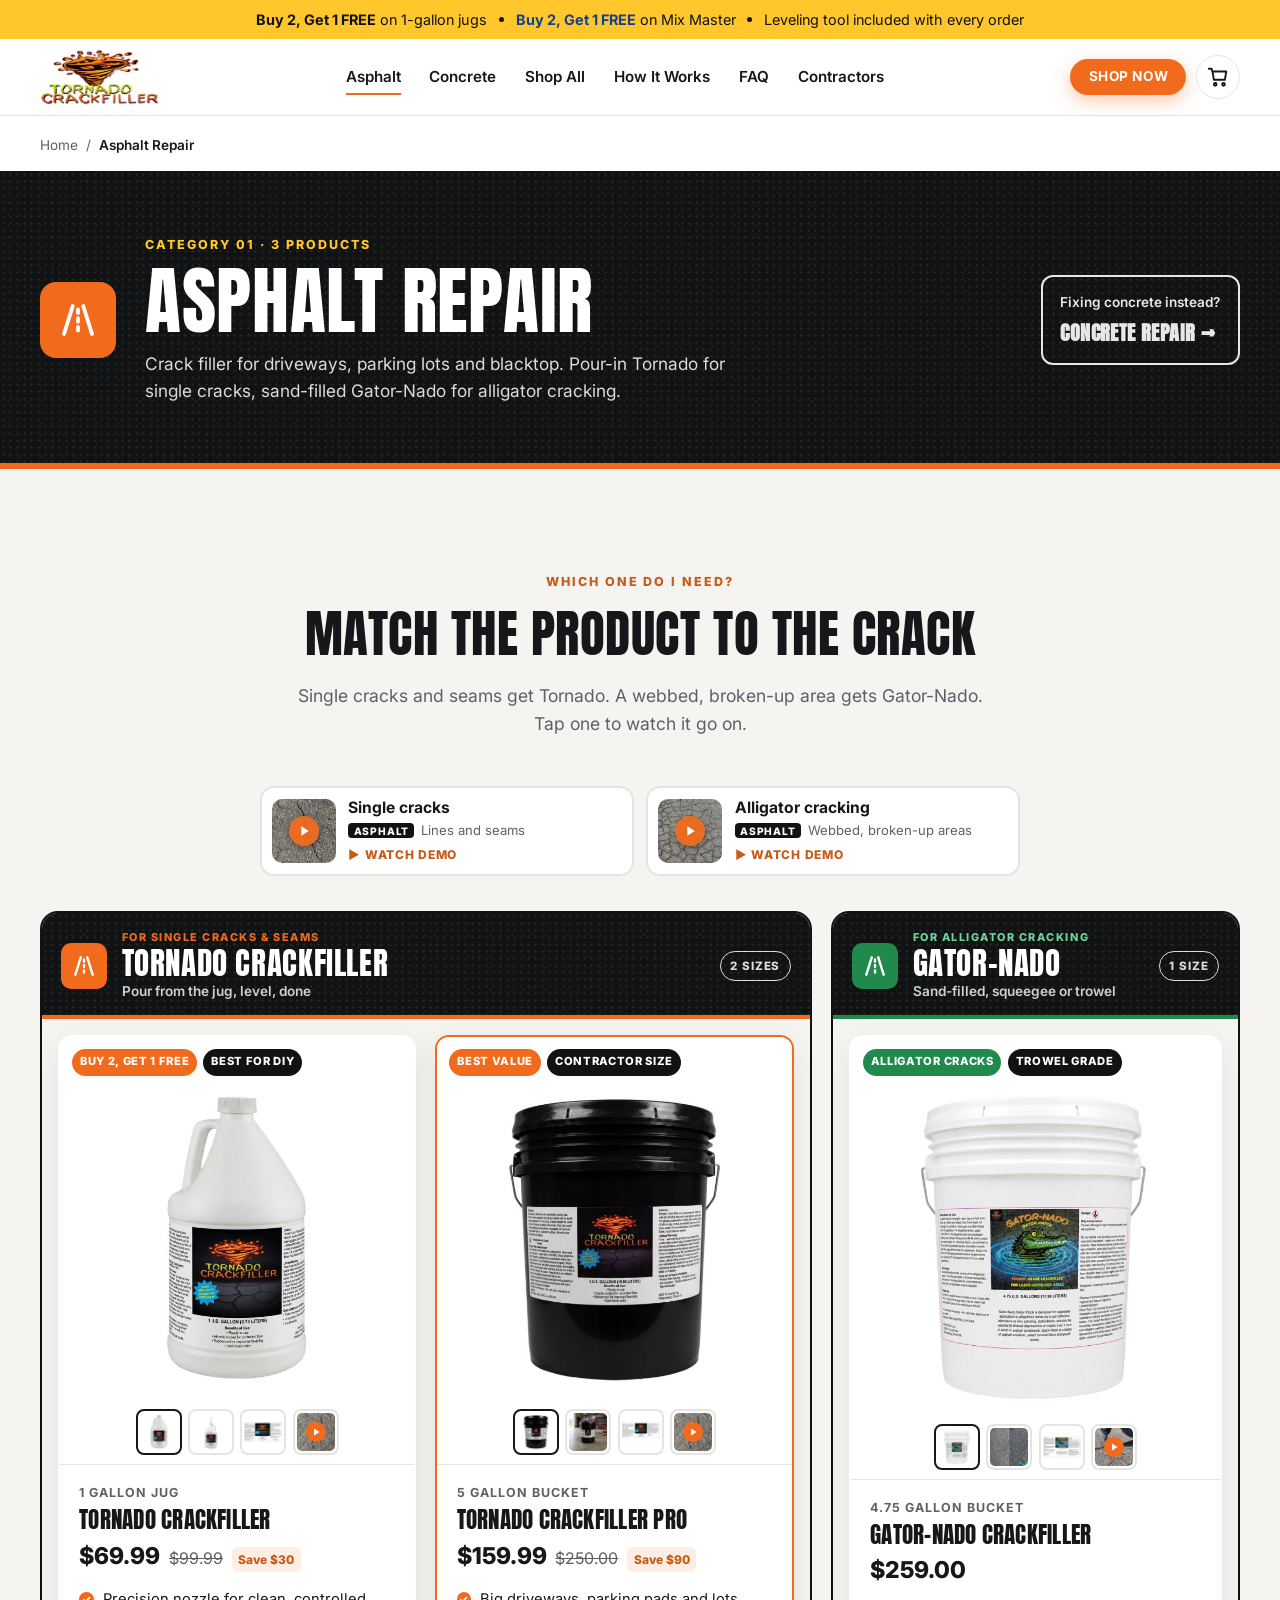
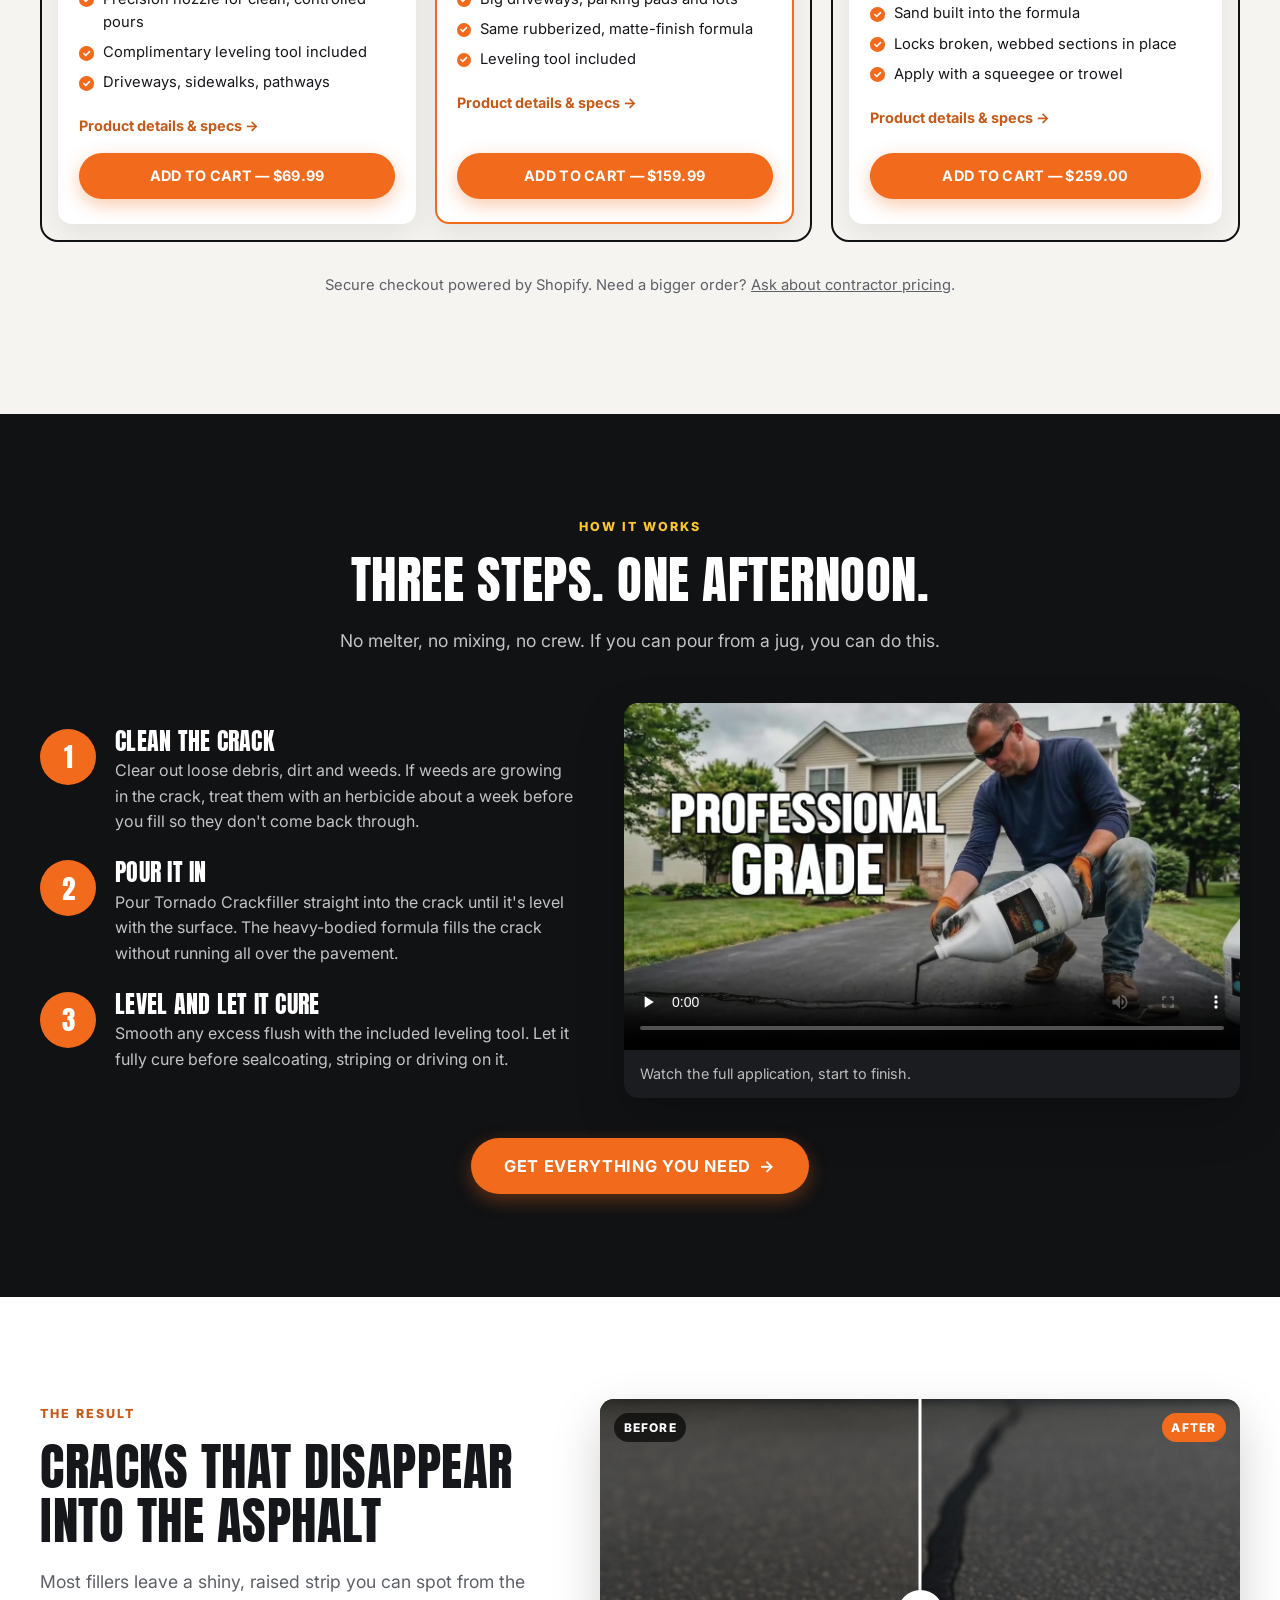
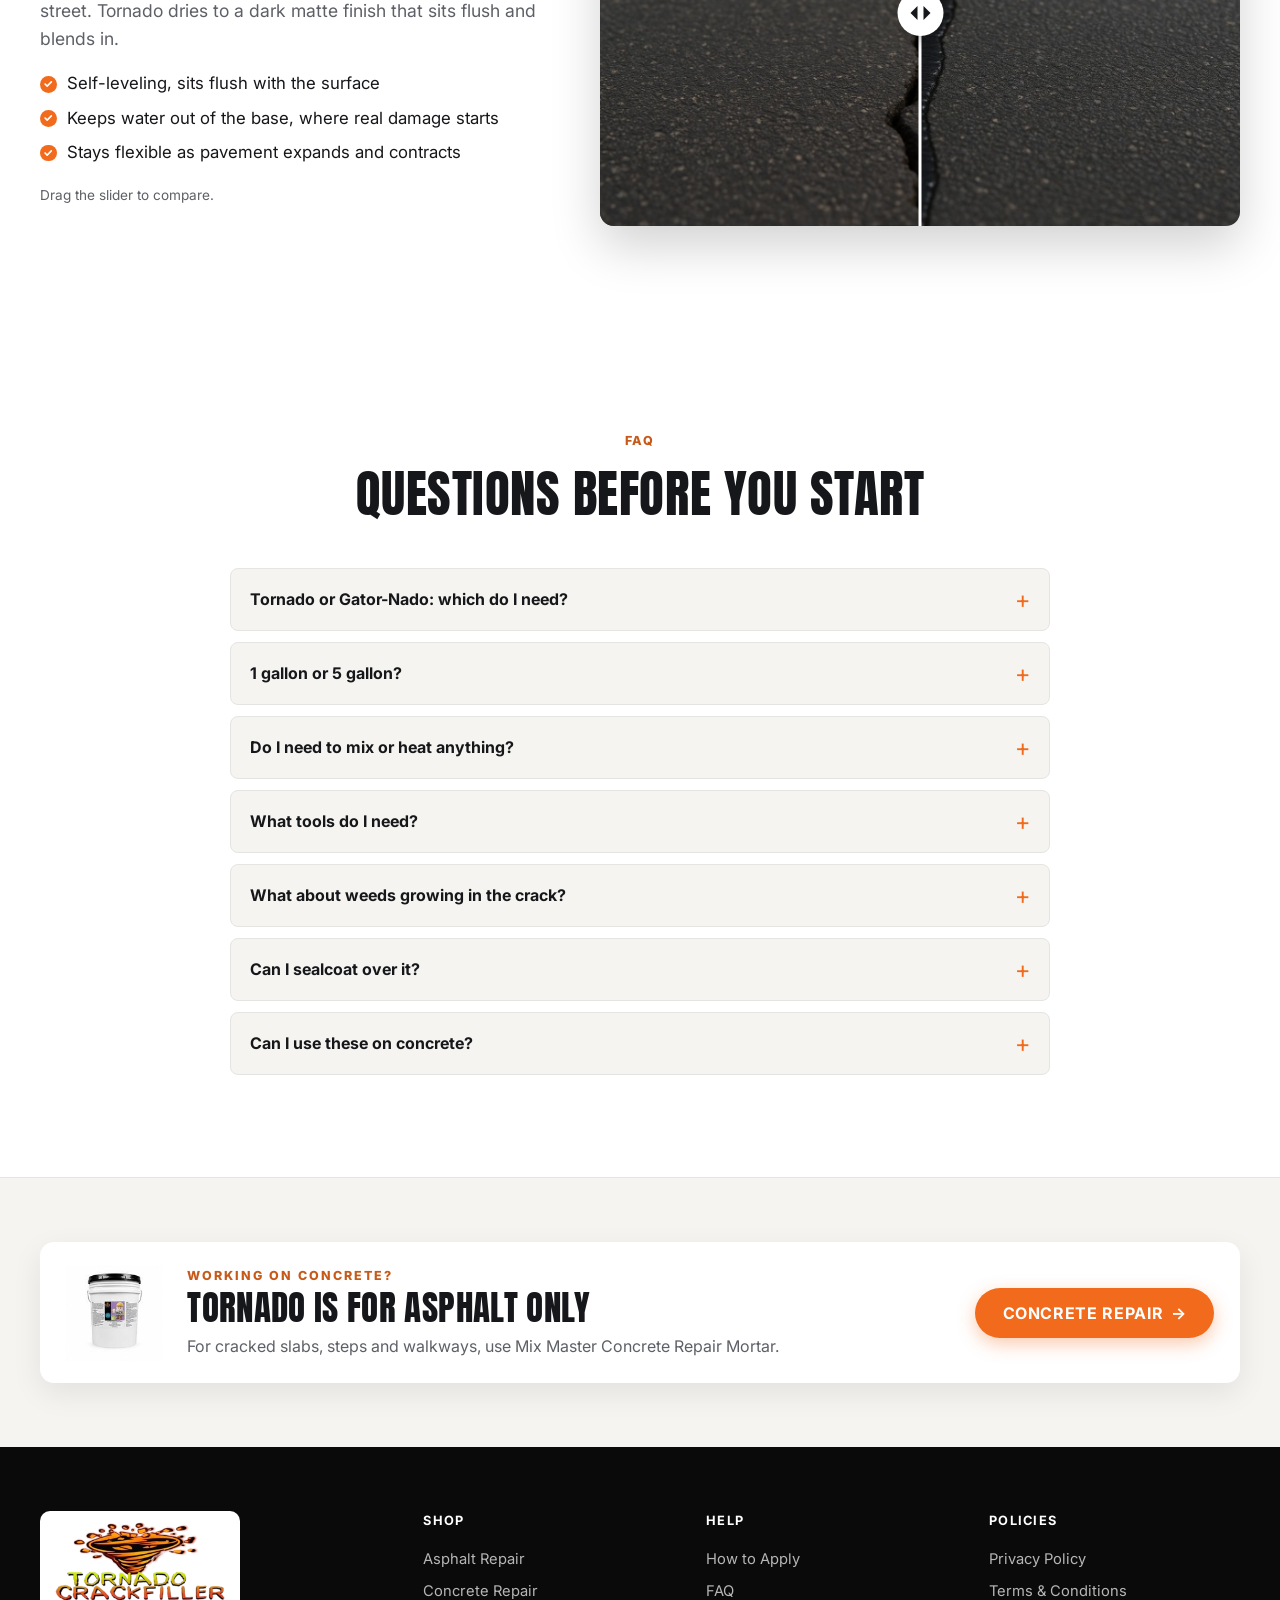
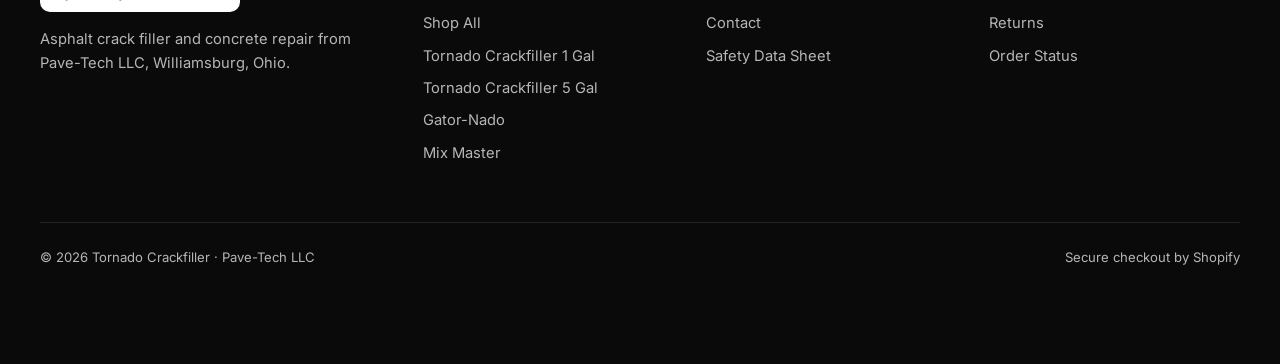
==== asphalt.html @ 8014a27f "Add files via upload" ====
<!DOCTYPE html>
<html lang="en">
<head>
<meta charset="UTF-8">
<meta name="viewport" content="width=device-width, initial-scale=1">
<title>Asphalt Crack Filler for Driveways &amp; Lots | Tornado Crackfiller</title>
<meta name="description" content="Pour-in Tornado Crackfiller for single cracks and sand-filled Gator-Nado for alligator cracking. Ready to use, matte finish, leveling tool included.">
<link rel="canonical" href="https://tornadocrackfiller.com/asphalt">
<meta property="og:type" content="website">
<meta property="og:site_name" content="Tornado Crackfiller">
<meta property="og:title" content="Asphalt Crack Filler for Driveways &amp; Lots | Tornado Crackfiller">
<meta property="og:description" content="Pour-in Tornado Crackfiller for single cracks and sand-filled Gator-Nado for alligator cracking. Ready to use, matte finish, leveling tool included.">
<meta property="og:url" content="https://tornadocrackfiller.com/asphalt">
<meta property="og:image" content="https://tornadocrackfiller.com/assets/hero.jpg">
<meta property="og:image:width" content="1280">
<meta property="og:image:height" content="700">
<meta name="twitter:card" content="summary_large_image">
<meta name="twitter:title" content="Asphalt Crack Filler for Driveways &amp; Lots | Tornado Crackfiller">
<meta name="twitter:description" content="Pour-in Tornado Crackfiller for single cracks and sand-filled Gator-Nado for alligator cracking. Ready to use, matte finish, leveling tool included.">
<meta name="twitter:image" content="https://tornadocrackfiller.com/assets/hero.jpg">
<meta name="theme-color" content="#111214">
<link rel="icon" href="assets/logo.png">
<link rel="apple-touch-icon" href="assets/logo.png">
<link rel="preconnect" href="https://fonts.googleapis.com">
<link rel="preconnect" href="https://fonts.gstatic.com" crossorigin>
<link rel="preload" as="style" href="https://fonts.googleapis.com/css2?family=Anton&family=Inter:wght@400;500;600;700;800&display=swap" onload="this.onload=null;this.rel='stylesheet'">
<noscript><link rel="stylesheet" href="https://fonts.googleapis.com/css2?family=Anton&family=Inter:wght@400;500;600;700;800&display=swap"></noscript>
<link rel="stylesheet" href="style.css">
<script type="module" src="https://cdn.shopify.com/storefront/web-components.js"></script>
<script type="application/ld+json">
{"@context": "https://schema.org", "@type": "BreadcrumbList", "itemListElement": [{"@type": "ListItem", "position": 1, "name": "Home", "item": "https://tornadocrackfiller.com/"}, {"@type": "ListItem", "position": 2, "name": "Asphalt Repair", "item": "https://tornadocrackfiller.com/asphalt"}]}
</script>
</head>
<body>

<!-- Store connection (live Shopify store) -->
<shopify-store id="store" store-domain="https://tornadocrackfiller.myshopify.com" country="US" language="en"></shopify-store>
<shopify-cart id="cart"></shopify-cart>

<!-- PROMO BAR -->
<div class="promo-bar">
  <a class="hide-sm" href="asphalt.html#single-cracks"><strong>Buy 2, Get 1 FREE</strong> on 1-gallon jugs</a>
  <span class="dot" aria-hidden="true"></span>
  <a class="hide-sm promo-blue" href="concrete.html"><strong>Buy 2, Get 1 FREE</strong> on Mix Master</a>
  <span class="dot" aria-hidden="true"></span>
  <span class="hide-sm">Leveling tool included with every order</span>
  <a class="show-sm" href="shop.html"><strong>Buy 2, Get 1 FREE</strong> on 1-gal jugs &amp; Mix Master</a>
</div>

<!-- HEADER -->
<header class="site-header" id="top">
  <div class="container header-inner">
    <a href="index.html" class="logo" aria-label="Tornado Crackfiller home">
      <img src="assets/logo-trim.webp" alt="Tornado Crackfiller" width="278" height="131">
    </a>
    <nav class="main-nav" aria-label="Main">
      <a href="asphalt.html" aria-current="page">Asphalt</a>
      <a href="concrete.html">Concrete</a>
      <a href="shop.html">Shop All</a>
      <a href="index.html#how-it-works">How It Works</a>
      <a href="index.html#faq">FAQ</a>
      <a href="index.html#contractors">Contractors</a>
    </nav>
    <div class="header-actions">
      <a href="shop.html" class="btn btn-primary btn-sm hide-sm">Shop Now</a>
      <button class="cart-btn" type="button" aria-label="Open cart" onclick="openCart()">
        <svg viewBox="0 0 24 24" width="22" height="22" fill="none" stroke="currentColor" stroke-width="2" stroke-linecap="round" stroke-linejoin="round" aria-hidden="true"><path d="M6 6h15l-1.5 9h-12z"/><path d="M6 6 5 3H2"/><circle cx="9" cy="20" r="1.5"/><circle cx="18" cy="20" r="1.5"/></svg>
      </button>
      <button class="menu-btn" type="button" aria-label="Open menu" aria-expanded="false" aria-controls="mobile-nav">
        <span></span><span></span><span></span>
      </button>
    </div>
  </div>
  <nav class="mobile-nav" id="mobile-nav" aria-label="Mobile">
    <a href="asphalt.html" aria-current="page">Asphalt</a>
    <a href="concrete.html">Concrete</a>
    <a href="shop.html">Shop All</a>
    <a href="index.html#how-it-works">How It Works</a>
    <a href="index.html#faq">FAQ</a>
    <a href="index.html#contractors">Contractors &amp; Contact</a>
  </nav>
</header>

<main>

<nav class="crumbs container" aria-label="Breadcrumb">
  <a href="index.html">Home</a><span aria-hidden="true">/</span><span aria-current="page">Asphalt Repair</span>
</nav>

<section class="cat-hero cat-hero-asphalt">
  <div class="container cat-hero-inner">
    <span class="cat-icon" aria-hidden="true"><svg viewBox="0 0 24 24"><path d="M4 20 9 4M20 20 15 4M12 6v2M12 11v2M12 16v2"/></svg></span>
    <div class="cat-hero-text">
      <p class="eyebrow">Category 01 · 3 products</p>
      <h1>Asphalt Repair</h1>
      <p class="cat-hero-sub">Crack filler for driveways, parking lots and blacktop. Pour-in Tornado for single cracks, sand-filled Gator-Nado for alligator cracking.</p>
    </div>
    <a class="cat-hero-switch" href="concrete.html">Fixing concrete instead? <span>Concrete repair →</span></a>
  </div>
</section>

<!-- SHOP: ASPHALT -->
<section class="section shop" id="shop">
  <div class="container">
    <div class="section-head">
      <p class="eyebrow dark">Which one do I need?</p>
      <h2>Match the product to the crack</h2>
      <p class="lead">Single cracks and seams get Tornado. A webbed, broken-up area gets Gator-Nado. Tap one to watch it go on.</p>
    </div>

    <div class="finder finder-2" role="tablist" aria-label="What are you fixing?">
      <button class="finder-tab" role="tab" aria-selected="false" data-filter="cracks">
        <span class="tab-media"><img width="800" height="1000" src="assets/crack-single.jpg" alt="A single long crack running through asphalt" loading="lazy"><span class="play-badge" aria-hidden="true"><svg viewBox="0 0 24 24"><path d="M8 5v14l11-7z"/></svg></span></span>
        <span><strong>Single cracks</strong><small><b class="tag-asphalt">Asphalt</b> Lines and seams</small><em class="watch">▶ Watch demo</em></span>
      </button>
      <button class="finder-tab" role="tab" aria-selected="false" data-filter="gator">
        <span class="tab-media"><img width="800" height="1000" src="assets/crack-alligator.jpg" alt="Alligator cracking: a web of connected cracks in asphalt" loading="lazy"><span class="play-badge" aria-hidden="true"><svg viewBox="0 0 24 24"><path d="M8 5v14l11-7z"/></svg></span></span>
        <span><strong>Alligator cracking</strong><small><b class="tag-asphalt">Asphalt</b> Webbed, broken-up areas</small><em class="watch">▶ Watch demo</em></span>
      </button>
    </div>

    <!-- Product demo panel: opens when a finder tab is clicked -->
    <div class="demo-panel" id="demo-panel" hidden>
      <div class="demo-video">
        <video id="demo-video" controls playsinline muted preload="metadata" poster="assets/video-tornado-poster.jpg"></video>
      </div>
      <div class="demo-info">
        <p class="eyebrow dark" id="demo-eyebrow"></p>
        <h3 id="demo-title">Tornado Crackfiller</h3>
        <p id="demo-text"></p>
        <ul class="ticks" id="demo-points"></ul>
        <div class="demo-actions">
          <a href="#product-grid" class="btn btn-primary" id="demo-shop">Shop This Product</a>
          <button type="button" class="btn btn-outline" id="demo-close">Close video</button>
        </div>
        <p class="demo-note">Video starts muted. Tap the speaker icon for sound.</p>
      </div>
    </div>

    <div class="cat-shop cat-shop-asphalt" id="product-grid">

     <section class="cat-group cat-asphalt" id="single-cracks" aria-labelledby="single-cracks-title">
      <header class="cat-head">
        <span class="cat-icon" aria-hidden="true"><svg viewBox="0 0 24 24"><path d="M4 20 9 4M20 20 15 4M12 6v2M12 11v2M12 16v2"/></svg></span>
        <div class="cat-text">
          <p class="cat-kicker">For single cracks &amp; seams</p>
          <h3 class="cat-title" id="single-cracks-title">Tornado Crackfiller</h3>
          <p class="cat-sub">Pour from the jug, level, done</p>
        </div>
        <span class="cat-count">2 sizes</span>
      </header>
      <div class="product-grid grid-2">

      <!-- 1 GALLON -->
      <article class="product-card" data-cat="cracks">
        <div class="badge-row"><span class="badge badge-hot">Buy 2, Get 1 Free</span><span class="badge">Best for DIY</span></div>
        <div class="product-media" data-gallery>
          <img width="600" height="600" src="assets/product-1gal.jpg" alt="Tornado Crackfiller 1-gallon jug" class="main-img" loading="lazy">
          <div class="thumbs">
            <button class="active" data-src="assets/product-1gal.jpg" aria-label="Show jug"><img loading="lazy" width="160" height="160" src="assets/thumbs/product-1gal.jpg" alt="Tornado Crackfiller 1-gallon jug"></button>
            <button data-src="assets/product-1gal-nozzle.jpg" aria-label="Show precision nozzle"><img loading="lazy" width="160" height="160" src="assets/thumbs/product-1gal-nozzle.jpg" alt="Precision pour nozzle on the 1-gallon jug"></button>
            <button data-src="assets/product-1gal-label.jpg" aria-label="Show label"><img loading="lazy" width="160" height="160" src="assets/thumbs/product-1gal-label.jpg" alt="Tornado Crackfiller 1-gallon label and directions"></button>
            <button class="video-thumb" data-video="assets/video-tornado.mp4" data-poster="assets/video-tornado-poster.jpg" aria-label="Play Tornado Crackfiller video"><img loading="lazy" width="160" height="200" src="assets/thumbs/video-tornado-poster.jpg" alt="Tornado Crackfiller video thumbnail" onerror="this.onerror=null;this.src='https://cdn.shopify.com/s/files/1/0969/1748/7902/files/preview_images/015c2a9b730d40c2ae55c21b761686cc.thumbnail.0000000000_600x.jpg'"><span class="mini-play" aria-hidden="true"><svg viewBox="0 0 24 24"><path d="M8 5v14l11-7z"/></svg></span></button>
          </div>
        </div>
        <div class="product-body">
          <p class="size">1 Gallon Jug</p>
          <h3><a href="tornado-crackfiller-1-gallon.html">Tornado Crackfiller</a></h3>
          <div class="price"><span class="now">$69.99</span><s>$99.99</s><span class="save">Save $30</span></div>
          <ul class="ticks">
            <li>Precision nozzle for clean, controlled pours</li>
            <li>Complimentary leveling tool included</li>
            <li>Driveways, sidewalks, pathways</li>
          </ul>
          <a class="details-link" href="tornado-crackfiller-1-gallon.html">Product details &amp; specs →</a>
          <div class="buy">
            <shopify-context type="product" handle="tornado-crack-filler-acrylic-pavement-crack-sealant-1-gallon">
              <template>
                <button class="btn btn-primary btn-block" onclick="addToCart(event)">Add to Cart · <shopify-money query="product.selectedOrFirstAvailableVariant.price"></shopify-money></button>
              </template>
            </shopify-context>
            <a class="btn btn-primary btn-block fallback-buy" data-handle="tornado-crack-filler-acrylic-pavement-crack-sealant-1-gallon" href="https://tornadocrackfiller.myshopify.com/products/tornado-crack-filler-acrylic-pavement-crack-sealant-1-gallon">Add to Cart — $69.99</a>
          </div>
        </div>
      </article>

      <!-- 5 GALLON -->
      <article class="product-card featured" data-cat="cracks">
        <div class="badge-row"><span class="badge badge-hot">Best Value</span><span class="badge">Contractor size</span></div>
        <div class="product-media" data-gallery>
          <img width="600" height="600" src="assets/product-5gal.jpg" alt="Tornado Crackfiller 5-gallon bucket" class="main-img" loading="lazy">
          <div class="thumbs">
            <button class="active" data-src="assets/product-5gal.jpg" aria-label="Show bucket"><img loading="lazy" width="160" height="160" src="assets/thumbs/product-5gal.jpg" alt="Tornado Crackfiller 5-gallon bucket"></button>
            <button data-src="assets/product-5gal-garage.jpg" aria-label="Show bucket in garage"><img loading="lazy" width="160" height="160" src="assets/thumbs/product-5gal-garage.jpg" alt="Tornado Crackfiller 5-gallon bucket in a garage"></button>
            <button data-src="assets/product-5gal-label.jpg" aria-label="Show label"><img loading="lazy" width="160" height="160" src="assets/thumbs/product-5gal-label.jpg" alt="Tornado Crackfiller 5-gallon label and directions"></button>
            <button class="video-thumb" data-video="assets/video-tornado.mp4" data-poster="assets/video-tornado-poster.jpg" aria-label="Play Tornado Crackfiller video"><img loading="lazy" width="160" height="200" src="assets/thumbs/video-tornado-poster.jpg" alt="Tornado Crackfiller video thumbnail" onerror="this.onerror=null;this.src='https://cdn.shopify.com/s/files/1/0969/1748/7902/files/preview_images/015c2a9b730d40c2ae55c21b761686cc.thumbnail.0000000000_600x.jpg'"><span class="mini-play" aria-hidden="true"><svg viewBox="0 0 24 24"><path d="M8 5v14l11-7z"/></svg></span></button>
          </div>
        </div>
        <div class="product-body">
          <p class="size">5 Gallon Bucket</p>
          <h3><a href="tornado-crackfiller-5-gallon.html">Tornado Crackfiller Pro</a></h3>
          <div class="price"><span class="now">$159.99</span><s>$250.00</s><span class="save">Save $90</span></div>
          <ul class="ticks">
            <li>Big driveways, parking pads and lots</li>
            <li>Same rubberized, matte-finish formula</li>
            <li>Leveling tool included</li>
          </ul>
          <a class="details-link" href="tornado-crackfiller-5-gallon.html">Product details &amp; specs →</a>
          <div class="buy">
            <shopify-context type="product" handle="tornado-crack-filler-professional-acrylic-pavement-crack-sealant-5-gallon-bucket">
              <template>
                <button class="btn btn-primary btn-block" onclick="addToCart(event)">Add to Cart · <shopify-money query="product.selectedOrFirstAvailableVariant.price"></shopify-money></button>
              </template>
            </shopify-context>
            <a class="btn btn-primary btn-block fallback-buy" data-handle="tornado-crack-filler-professional-acrylic-pavement-crack-sealant-5-gallon-bucket" href="https://tornadocrackfiller.myshopify.com/products/tornado-crack-filler-professional-acrylic-pavement-crack-sealant-5-gallon-bucket">Add to Cart — $159.99</a>
          </div>
        </div>
      </article>
      </div>
     </section>

     <section class="cat-group cat-asphalt cat-gator" id="alligator-cracking" aria-labelledby="alligator-cracking-title">
      <header class="cat-head">
        <span class="cat-icon" aria-hidden="true"><svg viewBox="0 0 24 24"><path d="M4 20 9 4M20 20 15 4M12 6v2M12 11v2M12 16v2"/></svg></span>
        <div class="cat-text">
          <p class="cat-kicker">For alligator cracking</p>
          <h3 class="cat-title" id="alligator-cracking-title">Gator-Nado</h3>
          <p class="cat-sub">Sand-filled, squeegee or trowel</p>
        </div>
        <span class="cat-count">1 size</span>
      </header>
      <div class="product-grid">

      <!-- GATOR-NADO -->
      <article class="product-card" data-cat="gator">
        <div class="badge-row"><span class="badge badge-gator">Alligator cracks</span><span class="badge">Trowel grade</span></div>
        <div class="product-media" data-gallery>
          <img width="600" height="600" src="assets/product-gatornado.jpg" alt="Gator-Nado Crackfiller 4.75-gallon bucket" class="main-img" loading="lazy">
          <div class="thumbs">
            <button class="active" data-src="assets/product-gatornado.jpg" aria-label="Show bucket"><img loading="lazy" width="160" height="160" src="assets/thumbs/product-gatornado.jpg" alt="Gator-Nado Crackfiller 4.75-gallon bucket"></button>
            <button data-src="assets/gatornado-before-after.jpg" aria-label="Show before and after"><img loading="lazy" width="160" height="160" src="assets/thumbs/gatornado-before-after.jpg" alt="Alligator cracking before and after Gator-Nado"></button>
            <button data-src="assets/product-gatornado-label.jpg" aria-label="Show label"><img loading="lazy" width="160" height="160" src="assets/thumbs/product-gatornado-label.jpg" alt="Gator-Nado Crackfiller label and directions"></button>
            <button class="video-thumb" data-video="assets/video-gator.mp4" data-poster="assets/video-gator-poster.jpg" aria-label="Play Gator-Nado video"><img loading="lazy" width="160" height="200" src="assets/thumbs/video-gator-poster.jpg" alt="Gator-Nado Crackfiller video thumbnail" onerror="this.onerror=null;this.src='https://cdn.shopify.com/s/files/1/0969/1748/7902/files/preview_images/f074229df8a34b56b4361a95027b4755.thumbnail.0000000000_600x.jpg'"><span class="mini-play" aria-hidden="true"><svg viewBox="0 0 24 24"><path d="M8 5v14l11-7z"/></svg></span></button>
          </div>
        </div>
        <div class="product-body">
          <p class="size">4.75 Gallon Bucket</p>
          <h3><a href="gator-nado-crackfiller.html">Gator-Nado Crackfiller</a></h3>
          <div class="price"><span class="now">$259.00</span></div>
          <ul class="ticks">
            <li>Sand built into the formula</li>
            <li>Locks broken, webbed sections in place</li>
            <li>Apply with a squeegee or trowel</li>
          </ul>
          <a class="details-link" href="gator-nado-crackfiller.html">Product details &amp; specs →</a>
          <div class="buy">
            <shopify-context type="product" handle="gator-nado-crack-filler-5-gallon-bucket">
              <template>
                <button class="btn btn-primary btn-block" onclick="addToCart(event)">Add to Cart · <shopify-money query="product.selectedOrFirstAvailableVariant.price"></shopify-money></button>
              </template>
            </shopify-context>
            <a class="btn btn-primary btn-block fallback-buy" data-handle="gator-nado-crack-filler-5-gallon-bucket" href="https://tornadocrackfiller.myshopify.com/products/gator-nado-crack-filler-5-gallon-bucket">Add to Cart — $259.00</a>
          </div>
        </div>
      </article>
      </div>
     </section>

    </div>

    <p class="shop-note">Secure checkout powered by Shopify. Need a bigger order? <a href="index.html#contractors">Ask about contractor pricing</a>.</p>
  </div>
</section>

<!-- HOW IT WORKS -->
<section class="section how dark-section" id="how-it-works">
  <div class="container">
    <div class="section-head">
      <p class="eyebrow">How it works</p>
      <h2>Three steps. One afternoon.</h2>
      <p class="lead">No melter, no mixing, no crew. If you can pour from a jug, you can do this.</p>
    </div>
    <div class="how-grid">
      <ol class="steps">
        <li class="step">
          <span class="step-num">1</span>
          <div>
            <h3>Clean the crack</h3>
            <p>Clear out loose debris, dirt and weeds. If weeds are growing in the crack, treat them with an herbicide about a week before you fill so they don't come back through.</p>
          </div>
        </li>
        <li class="step">
          <span class="step-num">2</span>
          <div>
            <h3>Pour it in</h3>
            <p>Pour Tornado Crackfiller straight into the crack until it's level with the surface. The heavy-bodied formula fills the crack without running all over the pavement.</p>
          </div>
        </li>
        <li class="step">
          <span class="step-num">3</span>
          <div>
            <h3>Level and let it cure</h3>
            <p>Smooth any excess flush with the included leveling tool. Let it fully cure before sealcoating, striping or driving on it.</p>
          </div>
        </li>
      </ol>
      <div class="video-card">
        <video controls playsinline preload="none" poster="assets/how-to-poster.jpg">
          <source src="assets/how-to.mp4" type="video/mp4">
        </video>
        <p class="video-caption">Watch the full application, start to finish.</p>
      </div>
    </div>
    <div class="center"><a href="#shop" class="btn btn-primary btn-lg">Get Everything You Need <span aria-hidden="true">→</span></a></div>
  </div>
</section>

<!-- BEFORE / AFTER -->
<section class="section results" id="results">
  <div class="container results-grid">
    <div>
      <p class="eyebrow dark">The result</p>
      <h2>Cracks that disappear into the asphalt</h2>
      <p class="lead">Most fillers leave a shiny, raised strip you can spot from the street. Tornado dries to a dark matte finish that sits flush and blends in.</p>
      <ul class="ticks big">
        <li>Self-leveling, sits flush with the surface</li>
        <li>Keeps water out of the base, where real damage starts</li>
        <li>Stays flexible as pavement expands and contracts</li>
      </ul>
      <p class="hint">Drag the slider to compare.</p>
    </div>
    <div class="ba-slider" style="--pos:50%">
      <img loading="lazy" width="1400" height="933" src="assets/after-01.jpg" alt="Crack filled with Tornado Crackfiller, flush and matte" class="ba-after">
      <img loading="lazy" width="1400" height="933" src="assets/before-01.jpg" alt="Open crack in asphalt before filling" class="ba-before">
      <span class="ba-label ba-label-before">Before</span>
      <span class="ba-label ba-label-after">After</span>
      <div class="ba-handle" aria-hidden="true"><span></span></div>
      <input type="range" min="0" max="100" value="50" aria-label="Before and after comparison slider">
    </div>
  </div>
</section>

<!-- FAQ -->
<section class="section faq">
  <div class="container narrow">
    <div class="section-head">
      <p class="eyebrow dark">FAQ</p>
      <h2>Questions before you start</h2>
    </div>
    <div class="faq-list">
      <details>
        <summary>Tornado or Gator-Nado: which do I need?</summary>
        <p>Use Tornado for individual cracks and seams. Use Gator-Nado for &quot;alligator&quot; cracking, where the asphalt has broken into a web of connected cracks. Gator-Nado has sand built in and is spread with a squeegee or trowel to lock those sections together.</p>
      </details>
      <details>
        <summary>1 gallon or 5 gallon?</summary>
        <p>Same formula in both. The 1-gallon jug is sized for DIY jobs and comes with the Buy 2, Get 1 Free deal. The 5-gallon bucket is the contractor size for big driveways, parking pads and lots.</p>
      </details>
      <details>
        <summary>Do I need to mix or heat anything?</summary>
        <p>No. Tornado Crackfiller comes ready to use. Pour it straight from the jug or bucket, no melter, mixing or dilution needed.</p>
      </details>
      <details>
        <summary>What tools do I need?</summary>
        <p>Something to clean the crack (a broom, wire brush or blower) and the leveling tool that comes with your order. A squeegee works too for spreading excess.</p>
      </details>
      <details>
        <summary>What about weeds growing in the crack?</summary>
        <p>Pull what you can and treat the area with an herbicide about a week before applying, so nothing grows back through the repair.</p>
      </details>
      <details>
        <summary>Can I sealcoat over it?</summary>
        <p>Yes. Let the crack filler fully cure first, then sealcoat, stripe or open the area to traffic.</p>
      </details>
      <details>
        <summary>Can I use these on concrete?</summary>
        <p>No. Tornado and Gator-Nado are made for asphalt. For concrete, use <a href="concrete.html">Mix Master Concrete Repair Mortar</a>.</p>
      </details>
    </div>
  </div>
</section>

<!-- CROSS-LINK -->
<section class="cross-band">
  <div class="container cross-inner">
    <img src="assets/thumbs/product-mixmaster.jpg" alt="Mix Master concrete repair mortar bucket" width="160" height="160" loading="lazy">
    <div>
      <p class="eyebrow dark">Working on concrete?</p>
      <h2>Tornado is for asphalt only</h2>
      <p>For cracked slabs, steps and walkways, use Mix Master Concrete Repair Mortar.</p>
    </div>
    <a class="btn btn-primary" href="concrete.html">Concrete repair <span aria-hidden="true">→</span></a>
  </div>
</section>

</main>

<!-- FOOTER -->
<footer class="site-footer">
  <div class="container footer-grid">
    <div>
      <img src="assets/logo-trim.webp" alt="Tornado Crackfiller" class="footer-logo" width="200" height="94" loading="lazy">
      <p>Asphalt crack filler and concrete repair from Pave-Tech LLC, Williamsburg, Ohio.</p>
    </div>
    <div>
      <h4>Shop</h4>
      <a href="asphalt.html">Asphalt Repair</a>
      <a href="concrete.html">Concrete Repair</a>
      <a href="shop.html">Shop All</a>
      <a href="tornado-crackfiller-1-gallon.html">Tornado Crackfiller 1 Gal</a>
      <a href="tornado-crackfiller-5-gallon.html">Tornado Crackfiller 5 Gal</a>
      <a href="gator-nado-crackfiller.html">Gator-Nado</a>
      <a href="mix-master-concrete-repair.html">Mix Master</a>
    </div>
    <div>
      <h4>Help</h4>
      <a href="index.html#how-it-works">How to Apply</a>
      <a href="index.html#faq">FAQ</a>
      <a href="index.html#contractors">Contact</a>
      <a href="sds.html">Safety Data Sheet</a>
    </div>
    <div>
      <h4>Policies</h4>
      <a href="privacy.html">Privacy Policy</a>
      <a href="terms.html">Terms &amp; Conditions</a>
      <a href="https://tornadocrackfiller.myshopify.com/policies/refund-policy">Returns</a>
      <a href="https://tornadocrackfiller.myshopify.com/account">Order Status</a>
    </div>
  </div>
  <div class="container footer-bottom">
    <span>© <span id="year">2026</span> Tornado Crackfiller · Pave-Tech LLC</span>
    <span>Secure checkout by Shopify</span>
  </div>
</footer>

<script src="script.js"></script>
</body>
</html>
---- style.css ----
/* ===== Tornado Crackfiller — design tokens ===== */
:root {
  --asphalt: #111214;
  --asphalt-2: #1b1c1f;
  --asphalt-3: #2a2b2f;
  --orange: #f26a1b;        /* tornado orange from logo */
  --orange-dark: #c75a18;
  --yellow: #ffc72c;        /* safety yellow accent */
  --gator: #1f8a4c;
  --ink: #16171a;
  --muted: #5d6066;
  --line: #e4e4e2;
  --paper: #ffffff;
  --paper-2: #f5f4f1;
  --radius: 14px;
  --radius-sm: 8px;
  --shadow: 0 10px 30px rgba(0,0,0,.08);
  --shadow-lg: 0 20px 50px rgba(0,0,0,.18);
  --display: "Anton", Impact, "Arial Narrow", sans-serif;
  --body: "Inter", system-ui, -apple-system, Segoe UI, Roboto, sans-serif;
  --header-h: 76px;
}

*, *::before, *::after { box-sizing: border-box; }
html { scroll-behavior: smooth; scroll-padding-top: calc(var(--header-h) + 12px); }
body { margin: 0; font-family: var(--body); color: var(--ink); background: var(--paper); line-height: 1.6; -webkit-font-smoothing: antialiased; }
img, video { max-width: 100%; height: auto; display: block; }
a { color: inherit; }
h1, h2, h3 { font-family: var(--display); font-weight: 400; letter-spacing: .01em; line-height: 1.05; margin: 0 0 .4em; text-transform: uppercase; }
h2 { font-size: clamp(2rem, 4.2vw, 3.2rem); }
h3 { font-size: 1.5rem; }
p { margin: 0 0 1em; }
.container { width: min(1200px, 100% - 32px); margin-inline: auto; }
.narrow { width: min(820px, 100% - 32px); }
.sr-only, .hidden { position: absolute !important; width: 1px; height: 1px; overflow: hidden; clip: rect(0 0 0 0); white-space: nowrap; }
.center { text-align: center; margin-top: 2.5rem; }

/* ===== Buttons ===== */
.btn { display: inline-flex; align-items: center; justify-content: center; gap: .5em; font: 700 1rem/1 var(--body); text-decoration: none; border: 2px solid transparent; border-radius: 999px; padding: .95em 1.6em; cursor: pointer; transition: transform .15s, background .15s, box-shadow .15s, color .15s; text-transform: uppercase; letter-spacing: .04em; }
.btn:active { transform: translateY(1px); }
.btn-primary { background: var(--orange); color: #fff; box-shadow: 0 6px 18px rgba(242,106,27,.35); }
.btn-primary:hover { background: var(--orange-dark); }
.btn-ghost { background: transparent; color: #fff; border-color: rgba(255,255,255,.55); }
.btn-ghost:hover { background: rgba(255,255,255,.1); border-color: #fff; }
.btn-sm { padding: .7em 1.2em; font-size: .85rem; }
.btn-lg { padding: 1.1em 1.9em; font-size: 1.02rem; }
.btn-block { width: 100%; }
.buy .btn { white-space: nowrap; font-size: .9rem; letter-spacing: .02em; padding-inline: 1em; }

/* ===== Promo bar ===== */
.promo-bar { background: var(--yellow); color: var(--asphalt); font-size: .9rem; text-align: center; padding: .55em 1em; display: flex; justify-content: center; align-items: center; gap: .8em; flex-wrap: wrap; }
.promo-bar .dot { width: 5px; height: 5px; border-radius: 50%; background: var(--asphalt); }

/* ===== Header ===== */
.site-header { position: sticky; top: 0; z-index: 50; background: rgba(255,255,255,.96); backdrop-filter: blur(8px); border-bottom: 1px solid var(--line); }
.header-inner { display: flex; align-items: center; justify-content: space-between; height: var(--header-h); gap: 1rem; }
.logo img { height: 56px; width: auto; }
.main-nav { display: flex; gap: 1.8rem; }
.main-nav a { text-decoration: none; font-weight: 600; font-size: .95rem; position: relative; }
.main-nav a::after { content: ""; position: absolute; left: 0; right: 100%; bottom: -6px; height: 2px; background: var(--orange); transition: right .2s; }
.main-nav a:hover::after { right: 0; }
.header-actions { display: flex; align-items: center; gap: .6rem; }
.cart-btn { width: 44px; height: 44px; border-radius: 50%; border: 1px solid var(--line); background: #fff; display: grid; place-items: center; cursor: pointer; color: var(--ink); position: relative; }
.cart-btn:hover { border-color: var(--ink); }
.cart-btn.bump { animation: bump .4s; }
@keyframes bump { 50% { transform: scale(1.18); background: var(--yellow); } }
.menu-btn { display: none; width: 44px; height: 44px; border: 0; background: none; cursor: pointer; padding: 10px; }
.menu-btn span { display: block; height: 2px; background: var(--ink); margin: 5px 0; transition: transform .2s, opacity .2s; }
.menu-btn[aria-expanded="true"] span:nth-child(1) { transform: translateY(7px) rotate(45deg); }
.menu-btn[aria-expanded="true"] span:nth-child(2) { opacity: 0; }
.menu-btn[aria-expanded="true"] span:nth-child(3) { transform: translateY(-7px) rotate(-45deg); }
.mobile-nav { display: none; }

/* ===== Hero ===== */
.hero { position: relative; min-height: min(88vh, 760px); display: flex; align-items: center; color: #fff; overflow: hidden; background: var(--asphalt); }
.hero-video { position: absolute; inset: 0; width: 100%; height: 100%; object-fit: cover; }
.hero-shade { position: absolute; inset: 0; background: linear-gradient(90deg, rgba(10,10,12,.92) 0%, rgba(10,10,12,.7) 45%, rgba(10,10,12,.25) 100%); }
.hero-content { position: relative; padding: 5rem 0; max-width: 1200px; }
.hero h1 { font-size: clamp(2.9rem, 7.5vw, 6rem); max-width: 12ch; }
.accent { color: var(--orange); }
.eyebrow { font-weight: 800; text-transform: uppercase; letter-spacing: .16em; font-size: .78rem; color: var(--yellow); margin-bottom: 1rem; }
.eyebrow.dark { color: var(--orange-dark); }
.hero-sub { font-size: clamp(1.05rem, 1.6vw, 1.22rem); max-width: 560px; color: rgba(255,255,255,.88); }
.hero-ctas { display: flex; flex-wrap: wrap; gap: .8rem; margin: 2rem 0 1.6rem; }
.hero-proof { list-style: none; padding: 0; margin: 0; display: flex; flex-wrap: wrap; gap: .5rem 1.5rem; font-weight: 600; font-size: .95rem; }
.hero-proof li { display: flex; align-items: center; gap: .45em; }
.hero-proof svg { width: 18px; height: 18px; fill: none; stroke: var(--yellow); stroke-width: 3; stroke-linecap: round; stroke-linejoin: round; }

/* ===== Trust strip ===== */
.trust-strip { background: var(--asphalt-2); color: #fff; border-top: 4px solid var(--orange); }
.trust-grid { display: grid; grid-template-columns: repeat(4, 1fr); gap: 1rem; padding: 1.6rem 0; }
.trust-item { display: flex; gap: .8rem; align-items: center; }
.trust-item strong { display: block; font-size: .98rem; }
.trust-item span:not(.trust-icon) { font-size: .85rem; color: rgba(255,255,255,.65); }
.trust-icon { flex: none; width: 44px; height: 44px; border-radius: 50%; background: rgba(242,106,27,.15); display: grid; place-items: center; }
.trust-icon svg { width: 22px; height: 22px; fill: none; stroke: var(--orange); stroke-width: 2; stroke-linecap: round; stroke-linejoin: round; }

/* ===== Sections ===== */
.section { padding: clamp(4rem, 8vw, 6.5rem) 0; }
.section-head { text-align: center; max-width: 720px; margin: 0 auto 3rem; }
.lead { font-size: 1.1rem; color: var(--muted); }
.dark-section { background: var(--asphalt); color: #fff; }
.dark-section .lead { color: rgba(255,255,255,.75); }

/* ===== Shop ===== */
.shop { background: var(--paper-2); }
.finder { display: grid; grid-template-columns: repeat(4, 1fr); gap: .8rem; margin-bottom: 2.2rem; }
.finder-tab { display: flex; align-items: center; gap: .8rem; text-align: left; padding: .6rem; background: #fff; border: 2px solid var(--line); border-radius: var(--radius); cursor: pointer; font: inherit; color: inherit; transition: border-color .15s, box-shadow .15s; }
.finder-tab img, .finder-tab .all-icon { width: 64px; height: 64px; border-radius: 10px; object-fit: cover; flex: none; }
.finder-tab .all-icon { display: grid; place-items: center; background: var(--paper-2); }
.finder-tab .all-icon svg { width: 28px; height: 28px; fill: none; stroke: var(--ink); stroke-width: 2; }
.finder-tab strong { display: block; font-size: .98rem; line-height: 1.25; }
.finder-tab small { color: var(--muted); font-size: .82rem; }
.finder-tab:hover { border-color: #bbb; }
.finder-tab.active { border-color: var(--orange); box-shadow: 0 0 0 4px rgba(242,106,27,.14); }

.product-grid { display: grid; grid-template-columns: repeat(4, 1fr); gap: 1.2rem; }
.product-card { background: #fff; border-radius: var(--radius); box-shadow: var(--shadow); display: flex; flex-direction: column; overflow: hidden; position: relative; border: 2px solid transparent; transition: transform .2s, box-shadow .2s, opacity .25s; }
.product-card:hover { transform: translateY(-4px); box-shadow: var(--shadow-lg); }
.product-card.featured { border-color: var(--orange); }
.product-card.dim { opacity: .35; }
.product-card.dim:hover { opacity: .8; }
.badge-row { position: absolute; top: 12px; left: 12px; right: 12px; display: flex; gap: .4rem; flex-wrap: wrap; z-index: 2; }
.badge { font-size: .7rem; font-weight: 800; text-transform: uppercase; letter-spacing: .06em; padding: .4em .7em; border-radius: 999px; background: var(--asphalt); color: #fff; }
.badge-hot { background: var(--orange); }
.badge-gator { background: var(--gator); }
.badge-new { background: var(--yellow); color: var(--asphalt); }
.product-media { background: #fff; padding: 2.6rem 1rem .6rem; }
.product-media .main-img { aspect-ratio: 1; object-fit: contain; width: 100%; transition: opacity .2s; }
.thumbs { display: flex; gap: .4rem; justify-content: center; margin-top: .5rem; }
.thumbs button { width: 46px; height: 46px; padding: 2px; border: 2px solid var(--line); border-radius: 8px; background: #fff; cursor: pointer; }
.thumbs button img { width: 100%; height: 100%; object-fit: cover; border-radius: 5px; }
.thumbs button.active { border-color: var(--ink); }
.product-body { padding: 1.1rem 1.2rem 1.4rem; display: flex; flex-direction: column; flex: 1; border-top: 1px solid var(--line); }
.size { font-size: .78rem; font-weight: 700; text-transform: uppercase; letter-spacing: .08em; color: var(--muted); margin-bottom: .3rem; }
.product-body h3 { font-size: 1.45rem; margin-bottom: .35rem; }
.price { display: flex; align-items: baseline; gap: .55rem; flex-wrap: wrap; margin-bottom: .8rem; }
.price .now { font-size: 1.45rem; font-weight: 800; }
.price s { color: var(--muted); }
.price .save { font-size: .75rem; font-weight: 800; color: var(--orange-dark); background: rgba(242,106,27,.12); padding: .25em .55em; border-radius: 6px; }
.ticks { list-style: none; padding: 0; margin: 0 0 1.2rem; font-size: .92rem; }
.ticks li { position: relative; padding-left: 1.6em; margin-bottom: .45em; }
.ticks li::before { content: ""; position: absolute; left: 0; top: .32em; width: 1em; height: 1em; border-radius: 50%; background: var(--orange) url("data:image/svg+xml,%3Csvg xmlns='http://www.w3.org/2000/svg' viewBox='0 0 24 24' fill='none' stroke='white' stroke-width='4' stroke-linecap='round' stroke-linejoin='round'%3E%3Cpath d='M5 12l5 5L20 7'/%3E%3C/svg%3E") center/62% no-repeat; }
.ticks.big { font-size: 1.05rem; }
.ticks.light li { color: rgba(255,255,255,.9); }
.buy { margin-top: auto; }
.buy shopify-variant-selector { display: block; margin-bottom: .7rem; }
.shop-note { text-align: center; margin-top: 2rem; color: var(--muted); font-size: .92rem; }

/* Shopify web components vs fallback link: show live button only once the components load */
.buy shopify-context { display: none; }
html.wc-ready .buy shopify-context { display: block; }
html.wc-ready .buy .fallback-buy { display: none; }

/* Shopify cart styling */
shopify-cart::part(dialog) { border-radius: 16px; font-family: var(--body); }
shopify-cart::part(primary-button) { background: var(--orange); border-radius: 999px; font-weight: 700; }
shopify-cart::part(secondary-button) { background: #fff; color: var(--ink); fill: var(--ink); border: 2px solid var(--ink); border-radius: 999px; }

/* ===== How it works ===== */
.how-grid { display: grid; grid-template-columns: 1fr 1.15fr; gap: 3rem; align-items: center; }
.steps { list-style: none; padding: 0; margin: 0; display: grid; gap: 1.6rem; }
.step { display: flex; gap: 1.2rem; }
.step-num { flex: none; width: 56px; height: 56px; border-radius: 50%; background: var(--orange); color: #fff; display: grid; place-items: center; font-family: var(--display); font-size: 1.7rem; }
.step h3 { font-size: 1.5rem; margin-bottom: .25rem; }
.step p { color: rgba(255,255,255,.75); margin: 0; }
.video-card { border-radius: var(--radius); overflow: hidden; background: #000; box-shadow: var(--shadow-lg); }
.video-card video { width: 100%; aspect-ratio: 16/9; object-fit: cover; }
.video-caption { padding: .8rem 1rem; margin: 0; font-size: .9rem; color: rgba(255,255,255,.7); background: var(--asphalt-2); }

/* ===== Before / After ===== */
.results-grid { display: grid; grid-template-columns: 1fr 1.25fr; gap: 3rem; align-items: center; }
.hint { font-size: .85rem; color: var(--muted); }
.ba-slider { position: relative; aspect-ratio: 3/2; border-radius: var(--radius); overflow: hidden; box-shadow: var(--shadow-lg); user-select: none; }
.ba-slider img { position: absolute; inset: 0; width: 100%; height: 100%; object-fit: cover; }
.ba-before { clip-path: inset(0 calc(100% - var(--pos)) 0 0); }
.ba-label { position: absolute; top: 14px; font-size: .75rem; font-weight: 800; text-transform: uppercase; letter-spacing: .1em; padding: .4em .8em; border-radius: 999px; background: rgba(0,0,0,.65); color: #fff; pointer-events: none; }
.ba-label-before { left: 14px; }
.ba-label-after { right: 14px; background: var(--orange); }
.ba-handle { position: absolute; top: 0; bottom: 0; left: var(--pos); width: 3px; background: #fff; transform: translateX(-50%); pointer-events: none; }
.ba-handle span { position: absolute; top: 50%; left: 50%; width: 46px; height: 46px; border-radius: 50%; background: #fff; transform: translate(-50%,-50%); box-shadow: 0 4px 14px rgba(0,0,0,.3); }
.ba-handle span::before, .ba-handle span::after { content: ""; position: absolute; top: 50%; border: 7px solid transparent; transform: translateY(-50%); }
.ba-handle span::before { left: 6px; border-right-color: var(--ink); }
.ba-handle span::after { right: 6px; border-left-color: var(--ink); }
.ba-slider input { position: absolute; inset: 0; width: 100%; height: 100%; opacity: 0; cursor: ew-resize; margin: 0; }

/* ===== Compare ===== */
.compare { background: var(--paper-2); }
.table-wrap { max-width: 860px; margin: 0 auto; background: #fff; border-radius: var(--radius); box-shadow: var(--shadow); overflow: hidden; }
.compare-table { width: 100%; border-collapse: collapse; }
.compare-table th, .compare-table td { padding: 1rem 1.2rem; text-align: center; border-bottom: 1px solid var(--line); }
.compare-table tbody th { text-align: left; font-weight: 600; }
.compare-table thead th { font-size: .85rem; text-transform: uppercase; letter-spacing: .08em; color: var(--muted); }
.compare-table thead .us img { margin: 0 auto; height: auto; }
.compare-table .us { background: rgba(242,106,27,.07); font-weight: 700; }
.compare-table tr:last-child th, .compare-table tr:last-child td { border-bottom: 0; }
.yes { display: inline-grid; place-items: center; width: 28px; height: 28px; border-radius: 50%; background: var(--orange); color: #fff; font-weight: 800; }
.no { color: #b8b8b8; font-weight: 800; font-size: 1.1rem; }
.compare-table td:not(.us) { color: var(--muted); }

/* ===== Weather ===== */
.weather { position: relative; background-size: cover; background-position: center; color: #fff; padding: clamp(5rem, 10vw, 8rem) 0; text-align: center; }
.weather-shade { position: absolute; inset: 0; background: rgba(10,10,12,.72); }
.weather-inner { position: relative; max-width: 760px; }
.weather h2 { font-size: clamp(2.6rem, 6vw, 4.6rem); }
.weather .lead { color: rgba(255,255,255,.82); }
.weather-icons { display: grid; grid-template-columns: repeat(4, 1fr); gap: 1rem; margin-top: 2.4rem; }
.weather-icons div { display: flex; flex-direction: column; align-items: center; gap: .6rem; font-weight: 700; font-size: .92rem; }
.weather-icons svg { width: 64px; height: 64px; padding: 16px; border-radius: 50%; background: rgba(255,255,255,.1); border: 2px solid var(--orange); fill: none; stroke: #fff; stroke-width: 1.8; stroke-linecap: round; stroke-linejoin: round; }

/* ===== Use cases ===== */
.use-grid { display: grid; grid-template-columns: repeat(4, 1fr); gap: 1rem; }
.use-grid figure { margin: 0; position: relative; border-radius: var(--radius); overflow: hidden; aspect-ratio: 4/5; }
.use-grid img { width: 100%; height: 100%; object-fit: cover; transition: transform .5s; }
.use-grid figure:hover img { transform: scale(1.05); }
.use-grid figcaption { position: absolute; left: 0; right: 0; bottom: 0; padding: 2.5rem 1rem 1rem; background: linear-gradient(transparent, rgba(0,0,0,.8)); color: #fff; font-family: var(--display); font-size: 1.4rem; text-transform: uppercase; letter-spacing: .02em; }

/* ===== Promo ===== */
.promo-grid { display: grid; grid-template-columns: 1.2fr 1fr; gap: 3rem; align-items: center; }
.promo-ctas { display: flex; flex-wrap: wrap; gap: .8rem; margin-top: 1.6rem; }

/* ===== FAQ ===== */
.faq-list { display: grid; gap: .7rem; }
.faq-list details { background: var(--paper-2); border-radius: var(--radius-sm); border: 1px solid var(--line); }
.faq-list summary { cursor: pointer; list-style: none; padding: 1.1rem 3rem 1.1rem 1.2rem; font-weight: 700; position: relative; }
.faq-list summary::-webkit-details-marker { display: none; }
.faq-list summary::after { content: "+"; position: absolute; right: 1.2rem; top: 50%; transform: translateY(-50%); font-size: 1.5rem; font-weight: 400; color: var(--orange); transition: transform .2s; }
.faq-list details[open] summary::after { transform: translateY(-50%) rotate(45deg); }
.faq-list details p { padding: 0 1.2rem 1.2rem; margin: 0; color: var(--muted); }
.faq-list a { color: var(--orange-dark); font-weight: 600; }

/* ===== Contractors / contact ===== */
.contractors-grid { display: grid; grid-template-columns: 1fr 1fr; gap: 3rem; align-items: start; }
.address { margin-top: 1.8rem; padding-left: 1rem; border-left: 3px solid var(--orange); color: rgba(255,255,255,.8); }
.address strong { color: #fff; }
.contact-form { background: #fff; color: var(--ink); padding: 2rem; border-radius: var(--radius); display: grid; gap: 1rem; box-shadow: var(--shadow-lg); }
.contact-form label { display: grid; gap: .35rem; font-weight: 600; font-size: .9rem; }
.contact-form input, .contact-form select, .contact-form textarea { font: inherit; padding: .8em .9em; border: 1px solid #cfcfcd; border-radius: var(--radius-sm); background: #fff; width: 100%; }
.contact-form input:focus, .contact-form select:focus, .contact-form textarea:focus { outline: 2px solid var(--orange); outline-offset: 1px; border-color: transparent; }
.field-row { display: grid; grid-template-columns: 1fr 1fr; gap: 1rem; }

/* ===== Footer ===== */
.site-footer { background: #0a0a0b; color: rgba(255,255,255,.7); padding: 4rem 0 6rem; font-size: .92rem; }
.footer-grid { display: grid; grid-template-columns: 1.4fr 1fr 1fr 1fr; gap: 2rem; }
.footer-logo { background: #fff; padding: 10px 14px; border-radius: 10px; height: auto; margin-bottom: 1rem; }
.site-footer h4 { color: #fff; text-transform: uppercase; letter-spacing: .1em; font-size: .8rem; margin: 0 0 1rem; }
.site-footer a { display: block; text-decoration: none; margin-bottom: .55rem; }
.site-footer a:hover { color: var(--orange); }
.footer-bottom { display: flex; justify-content: space-between; flex-wrap: wrap; gap: 1rem; border-top: 1px solid rgba(255,255,255,.1); margin-top: 3rem; padding-top: 1.5rem; font-size: .82rem; }

/* ===== Sticky mobile buy bar ===== */
.sticky-buy { display: none; }

/* ===== Reveal on scroll ===== */
.reveal { opacity: 0; transform: translateY(24px); transition: opacity .6s ease, transform .6s ease; }
.reveal.in { opacity: 1; transform: none; }
@media (prefers-reduced-motion: reduce) { .reveal { opacity: 1; transform: none; transition: none; } html { scroll-behavior: auto; } }

/* ===== Responsive ===== */
@media (max-width: 1080px) {
  .product-grid { grid-template-columns: repeat(2, 1fr); }
  .finder { grid-template-columns: repeat(2, 1fr); }
  .trust-grid { grid-template-columns: repeat(2, 1fr); }
}
@media (max-width: 900px) {
  .main-nav { display: none; }
  .menu-btn { display: block; }
  .mobile-nav { display: grid; max-height: 0; overflow: hidden; transition: max-height .3s; background: #fff; }
  .mobile-nav.open { max-height: 400px; border-top: 1px solid var(--line); }
  .mobile-nav a { padding: 1rem 16px; text-decoration: none; font-weight: 700; border-bottom: 1px solid var(--line); }
  .how-grid, .results-grid, .promo-grid, .contractors-grid { grid-template-columns: 1fr; gap: 2rem; }
  .use-grid { grid-template-columns: repeat(2, 1fr); }
  .footer-grid { grid-template-columns: 1fr 1fr; }
}
@media (max-width: 640px) {
  :root { --header-h: 64px; }
  .logo img { height: 44px; }
  .hide-sm { display: none !important; }
  .promo-bar .dot { display: none; }
  .hero { min-height: 82vh; }
  .hero-shade { background: linear-gradient(180deg, rgba(10,10,12,.55) 0%, rgba(10,10,12,.88) 70%); }
  .hero-content { padding: 4rem 0 3rem; }
  .hero-ctas .btn { width: 100%; }
  .trust-grid { grid-template-columns: 1fr; gap: .9rem; }
  .finder { grid-template-columns: 1fr 1fr; gap: .5rem; }
  .finder-tab { flex-direction: column; text-align: center; padding: .7rem .5rem; }
  .finder-tab img, .finder-tab .all-icon { width: 100%; height: 72px; }
  .finder-tab small { display: none; }
  .product-grid { grid-template-columns: 1fr; }
  .weather-icons { grid-template-columns: repeat(2, 1fr); row-gap: 1.6rem; }
  .compare-table th, .compare-table td { padding: .8rem .6rem; font-size: .9rem; }
  .field-row { grid-template-columns: 1fr; }
  .contact-form { padding: 1.4rem; }
  .footer-grid { grid-template-columns: 1fr; }
  .sticky-buy { display: flex; align-items: center; gap: .8rem; position: fixed; left: 0; right: 0; bottom: 0; z-index: 40; background: #fff; border-top: 1px solid var(--line); padding: .6rem 16px calc(.6rem + env(safe-area-inset-bottom)); box-shadow: 0 -8px 24px rgba(0,0,0,.1); transform: translateY(110%); transition: transform .3s; }
  .sticky-buy.show { transform: none; }
  .sticky-buy img { width: 44px; height: 44px; object-fit: contain; }
  .sticky-buy div { flex: 1; line-height: 1.25; }
  .sticky-buy strong { display: block; font-size: .92rem; }
  .sticky-buy span { font-size: .82rem; color: var(--muted); }
}

/* ===== Product videos ===== */
.tab-media { position: relative; flex: none; display: block; }
.finder-tab .tab-media img { display: block; }
.play-badge { position: absolute; inset: 0; display: grid; place-items: center; }
.play-badge svg { width: 30px; height: 30px; padding: 7px; border-radius: 50%; background: rgba(242,106,27,.92); fill: #fff; box-shadow: 0 3px 10px rgba(0,0,0,.35); transition: transform .15s; }
.finder-tab:hover .play-badge svg { transform: scale(1.12); }
.finder-tab .watch { display: block; font-style: normal; font-size: .75rem; font-weight: 800; letter-spacing: .06em; text-transform: uppercase; color: var(--orange-dark); margin-top: .15rem; }

.demo-panel { display: grid; grid-template-columns: minmax(0, 340px) minmax(0, 1fr); gap: 2rem; align-items: center; background: var(--asphalt); color: #fff; border-radius: var(--radius); padding: 1.4rem; margin-bottom: 2.2rem; box-shadow: var(--shadow-lg); animation: demoIn .35s ease; }
.demo-panel[hidden] { display: none; }
@keyframes demoIn { from { opacity: 0; transform: translateY(12px); } to { opacity: 1; transform: none; } }
.demo-video { border-radius: 10px; overflow: hidden; background: #000; }
.demo-video video { width: 100%; aspect-ratio: 4/5; object-fit: cover; display: block; }
.demo-info { min-width: 0; }
.demo-info h3 { font-size: clamp(1.8rem, 3vw, 2.4rem); }
.demo-info p { color: rgba(255,255,255,.8); }
.demo-info .eyebrow.dark { color: var(--yellow); }
.demo-info .ticks li { color: rgba(255,255,255,.9); }
.demo-actions { display: flex; flex-wrap: wrap; gap: .7rem; }
.btn-outline { background: transparent; color: #fff; border-color: rgba(255,255,255,.5); }
.btn-outline:hover { border-color: #fff; background: rgba(255,255,255,.08); }
.demo-note { font-size: .8rem; margin: 1rem 0 0; color: rgba(255,255,255,.55) !important; }

.product-media .main-video { width: 100%; aspect-ratio: 1; object-fit: contain; background: #000; border-radius: 8px; display: block; }
.thumbs .video-thumb { position: relative; }
.mini-play { position: absolute; inset: 0; display: grid; place-items: center; }
.mini-play svg { width: 20px; height: 20px; padding: 4px; border-radius: 50%; background: var(--orange); fill: #fff; }

@media (max-width: 640px) {
  .finder-tab .tab-media { width: 100%; }
  .finder-tab .tab-media img { width: 100%; }
  .finder-tab .watch { font-size: .68rem; }
  .demo-panel { grid-template-columns: 1fr; padding: 1rem; gap: 1.2rem; }
  .demo-video { max-width: 340px; margin: 0 auto; width: 100%; }
  .demo-actions .btn { flex: 1; }
}
video.video-failed { background: #000 url("assets/hero.jpg") center/cover; }

/* ===== Policy & SDS pages (terms.html, privacy.html, sds.html) ===== */
.page-hero { background: var(--asphalt); color: #fff; border-bottom: 4px solid var(--orange); padding: clamp(3rem, 7vw, 5rem) 0 clamp(2.2rem, 5vw, 3.2rem); }
.page-hero .container { max-width: 1200px; }
.page-hero h1 { font-size: clamp(2.6rem, 6vw, 4.4rem); margin-bottom: .3em; }
.page-meta { color: rgba(255,255,255,.7); font-size: .95rem; margin: 0; }
.legal-wrap { padding: clamp(2.5rem, 6vw, 4.5rem) 0 clamp(4rem, 8vw, 6rem); }
.legal-grid { display: grid; grid-template-columns: 250px minmax(0, 1fr); gap: 3.5rem; align-items: start; }
.legal-toc { position: sticky; top: calc(var(--header-h) + 24px); font-size: .88rem; max-height: calc(100vh - var(--header-h) - 48px); overflow-y: auto; }
.toc-title { font-weight: 800; text-transform: uppercase; letter-spacing: .12em; font-size: .72rem; color: var(--orange-dark); margin-bottom: .8rem; }
.legal-toc ol, .legal-toc ul { margin: 0; padding: 0 0 0 2.1em; border-left: 2px solid var(--line); }
.legal-toc ul { list-style: none; padding-left: 1em; }
.legal-toc li { margin: 0 0 .45em; color: var(--muted); }
.legal-toc a { text-decoration: none; color: var(--muted); }
.legal-toc a:hover { color: var(--orange-dark); }
.legal { max-width: 760px; min-width: 0; }
.legal section { padding-top: 2rem; margin-top: 2rem; border-top: 1px solid var(--line); }
.legal section:first-of-type { margin-top: 2.2rem; }
.legal h2 { font-size: clamp(1.6rem, 2.6vw, 2rem); margin-bottom: .6em; }
.legal h3 { font-family: var(--body); font-weight: 700; text-transform: none; letter-spacing: 0; font-size: 1.02rem; margin: 1.6em 0 .6em; }
.legal p, .legal li { color: #3a3c41; }
.legal ul { padding-left: 1.2em; margin: 0 0 1em; }
.legal li { margin-bottom: .5em; }
.legal li::marker { color: var(--orange); }
.legal a { color: var(--orange-dark); font-weight: 600; text-underline-offset: 2px; }
.legal-intro { font-size: 1.08rem; color: var(--ink) !important; }
.legal-callout { background: var(--paper-2); border: 1px solid var(--line); border-left: 4px solid var(--orange); border-radius: var(--radius-sm); padding: 1.2rem 1.3rem; margin-top: 1.5rem; }
.legal-callout p { margin: .3rem 0 1rem; font-size: .95rem; }
.legal-callout .btn { color: #fff; }
.legal-contact { background: var(--paper-2); border-left: 4px solid var(--orange); border-radius: var(--radius-sm); padding: 1rem 1.2rem; line-height: 1.7; }
.small { font-size: .85rem; color: var(--muted) !important; }

/* SDS */
.sds-summary { background: var(--asphalt); color: #fff; border-radius: var(--radius); padding: 1.5rem; box-shadow: var(--shadow-lg); margin-bottom: 1rem; }
.sds-summary-top { display: flex; gap: 1.2rem; align-items: center; }
.sds-summary-top img { flex: none; background: #fff; border-radius: 8px; padding: 4px; }
.sds-summary p { color: rgba(255,255,255,.85); margin: 0; }
.signal { font-size: 1.05rem; }
.sds-summary .signal { color: #fff; margin-bottom: .3rem; }
.signal strong { color: #e5332a; text-transform: uppercase; letter-spacing: .06em; }
.sds-summary .signal strong { color: var(--yellow); }
.sds-quick { display: grid; grid-template-columns: repeat(3, 1fr); gap: .8rem; margin: 1.3rem 0; }
.sds-quick div { background: rgba(255,255,255,.06); border: 1px solid rgba(255,255,255,.12); border-radius: var(--radius-sm); padding: .8rem .9rem; display: flex; flex-direction: column; gap: .15rem; }
.sds-quick span { font-size: .7rem; font-weight: 800; text-transform: uppercase; letter-spacing: .1em; color: rgba(255,255,255,.55); }
.sds-quick a { color: var(--orange); font-weight: 800; font-size: 1.25rem; text-decoration: none; }
.sds-quick small { color: rgba(255,255,255,.6); }
.sds-quick strong { font-size: .92rem; line-height: 1.35; }
.sds-actions { display: flex; flex-wrap: wrap; gap: .6rem; }
.sds-actions .btn-primary { color: #fff; }
.btn-dark-outline { background: transparent; color: #fff; border-color: rgba(255,255,255,.5); }
.btn-dark-outline:hover { border-color: #fff; background: rgba(255,255,255,.08); }
.sec-num { display: block; font-family: var(--body); font-size: .72rem; font-weight: 800; letter-spacing: .14em; color: var(--orange-dark); margin-bottom: .35rem; }
.sds-kv { margin: 0 0 1rem; border: 1px solid var(--line); border-radius: var(--radius-sm); overflow: hidden; }
.sds-kv div { display: grid; grid-template-columns: minmax(150px, 34%) 1fr; border-bottom: 1px solid var(--line); }
.sds-kv div:last-child { border-bottom: 0; }
.sds-kv dt { font-weight: 700; font-size: .88rem; padding: .7rem .9rem; background: var(--paper-2); }
.sds-kv dd { margin: 0; padding: .7rem .9rem; font-size: .94rem; color: #3a3c41; }
.table-scroll { overflow-x: auto; margin: 0 0 1rem; border: 1px solid var(--line); border-radius: var(--radius-sm); }
.sds-table { width: 100%; border-collapse: collapse; font-size: .9rem; }
.sds-table th { text-align: left; background: var(--asphalt); color: #fff; font-size: .75rem; text-transform: uppercase; letter-spacing: .08em; padding: .7rem .9rem; }
.sds-table td { padding: .7rem .9rem; border-top: 1px solid var(--line); vertical-align: top; color: #3a3c41; }
.sds-table td.nw { white-space: nowrap; }
.sds-table tr:nth-child(even) td { background: #fbfaf8; }
.hazard-label { display: flex; gap: 1.2rem; align-items: center; border: 2px solid #e5332a; border-radius: var(--radius-sm); padding: 1rem 1.2rem; margin-bottom: 1.2rem; }
.hazard-label img { flex: none; }
.hazard-label p { margin: 0 0 .3rem; }
.sds-address { line-height: 1.7; }
.ppe-row { display: flex; gap: .8rem; margin-bottom: 1rem; }
.ratings { display: grid; grid-template-columns: 1fr 1fr; gap: 1rem; }
.rating-title { font-family: var(--display); font-size: 1.3rem; margin-bottom: .5rem; }
.sds-disclaimer { background: var(--paper-2); border-radius: var(--radius-sm); padding: 1.2rem 1.3rem; font-size: .85rem; }
.sds-disclaimer p { color: var(--muted); }
.sds-disclaimer p:last-child { margin: 0; }

@media (max-width: 900px) {
  .legal-grid { grid-template-columns: 1fr; gap: 0; }
  .legal-toc { position: static; max-height: none; margin-bottom: 1rem; background: var(--paper-2); border-radius: var(--radius-sm); padding: 1rem 1.2rem; }
}
@media (max-width: 640px) {
  .sds-quick, .ratings { grid-template-columns: 1fr; }
  .sds-kv div { grid-template-columns: 1fr; }
  .sds-kv dt { padding-bottom: .2rem; }
  .sds-summary-top, .hazard-label { align-items: flex-start; }
  .sds-summary-top img { width: 64px; height: 64px; }
  .hazard-label img { width: 80px; height: 80px; }
}
@media print {
  .promo-bar, .site-header, .site-footer, .legal-toc, .sds-actions, .sticky-buy { display: none !important; }
  .page-hero { background: none; color: #000; border-bottom: 2px solid #000; padding: 0 0 1rem; }
  .page-hero .eyebrow, .page-meta { color: #000; }
  .legal-grid { display: block; }
  .legal { max-width: none; }
  .sds-summary { background: none; color: #000; box-shadow: none; border: 2px solid #000; }
  .sds-summary p, .sds-summary .signal, .sds-quick strong, .sds-quick small, .sds-quick span { color: #000; }
  .sds-quick div { border-color: #999; background: none; }
  .sds-section { break-inside: avoid-page; }
}

/* ===== Shop categories: Asphalt / Concrete ===== */
.cat-shop { display: grid; grid-template-columns: 3fr 1.06fr; gap: 1.2rem; align-items: stretch; }
.cat-group { background: var(--paper-2); border-radius: 18px; overflow: hidden; display: flex; flex-direction: column; border: 2px solid var(--asphalt); }
.cat-group .product-grid { padding: 1rem; flex: 1; }
.cat-asphalt .product-grid { grid-template-columns: repeat(3, 1fr); }
.cat-concrete .product-grid { grid-template-columns: 1fr; }
.cat-head { display: flex; align-items: center; gap: .9rem; padding: 1rem 1.2rem; position: relative; }
.cat-asphalt .cat-head { background-color: var(--asphalt); color: #fff;
  background-image: radial-gradient(rgba(255,255,255,.07) 1px, transparent 1.4px), radial-gradient(rgba(255,255,255,.04) 1px, transparent 1.4px);
  background-size: 7px 7px, 11px 11px; background-position: 0 0, 3px 5px; }
.cat-concrete { border-color: #8f9089; }
.cat-concrete .cat-head { background-color: #d6d5d0; color: var(--asphalt);
  background-image: radial-gradient(rgba(0,0,0,.09) 1px, transparent 1.4px), radial-gradient(rgba(255,255,255,.5) 1px, transparent 1.6px);
  background-size: 6px 6px, 9px 9px; background-position: 0 0, 2px 4px; }
.cat-head::after { content: ""; position: absolute; left: 0; right: 0; bottom: 0; height: 4px; background: var(--orange); }
.cat-concrete .cat-head::after { background: repeating-linear-gradient(-45deg, var(--yellow) 0 10px, var(--asphalt) 10px 20px); }
.cat-icon { width: 46px; height: 46px; flex: none; display: grid; place-items: center; border-radius: 10px; background: var(--orange); }
.cat-concrete .cat-icon { background: var(--asphalt); }
.cat-icon svg { width: 26px; height: 26px; fill: none; stroke: #fff; stroke-width: 2.2; stroke-linecap: round; stroke-linejoin: round; }
.cat-text { min-width: 0; flex: 1; }
.cat-kicker { margin: 0; font-size: .68rem; font-weight: 800; letter-spacing: .14em; text-transform: uppercase; color: var(--orange); }
.cat-concrete .cat-kicker { color: var(--orange-dark); }
.cat-title { margin: 0; font-family: 'Anton', Impact, sans-serif; font-weight: 400; font-size: clamp(1.5rem, 2.4vw, 2rem); line-height: 1.05; letter-spacing: .02em; text-transform: uppercase; }
.cat-sub { margin: .15rem 0 0; font-size: .85rem; font-weight: 600; opacity: .8; }
.cat-count { flex: none; font-size: .72rem; font-weight: 800; letter-spacing: .08em; text-transform: uppercase; padding: .45em .8em; border-radius: 999px; border: 1.5px solid currentColor; opacity: .85; }
.finder-tab small b { font-size: .64rem; font-weight: 800; letter-spacing: .08em; text-transform: uppercase; padding: .15em .5em; border-radius: 4px; margin-right: .3em; vertical-align: 1px; }
.tag-asphalt { background: var(--asphalt); color: #fff; }
.tag-concrete { background: #d6d5d0; color: var(--asphalt); }
@media (min-width: 1081px) {
  .cat-concrete .cat-count { display: none; }
  .cat-concrete .cat-head { padding-inline: 1rem; gap: .75rem; }
}
@media (max-width: 1080px) {
  .cat-shop { grid-template-columns: 1fr; }
  .cat-asphalt .product-grid, .cat-concrete .product-grid { grid-template-columns: repeat(2, 1fr); }
}
@media (max-width: 640px) {
  .cat-group .product-grid { grid-template-columns: 1fr !important; padding: .75rem; }
  .cat-head { padding: .85rem 1rem; gap: .7rem; }
  .cat-icon { width: 40px; height: 40px; }
  .cat-count { display: none !important; }
}

/* ===== Hero deal starburst: Buy 2, Get 1 Free ===== */
.hero-deal { position: absolute; right: 0; top: 2rem; width: clamp(230px, 24vw, 300px); aspect-ratio: 1; transform: rotate(-8deg); display: grid; place-items: center; text-decoration: none; color: #fff; z-index: 2; filter: drop-shadow(0 18px 30px rgba(0,0,0,.55)); animation: deal-pop .7s cubic-bezier(.2,1.6,.4,1) .4s both; }
.deal-burst { position: absolute; inset: 0; width: 100%; height: 100%; animation: deal-spin 40s linear infinite; }
.deal-burst polygon { fill: #e21b23; }
.deal-burst circle { fill: none; stroke: rgba(255,255,255,.85); stroke-width: 2; stroke-dasharray: 5 5; }
.deal-text { position: relative; display: flex; flex-direction: column; align-items: center; font-family: 'Anton', Impact, sans-serif; text-transform: uppercase; line-height: .9; font-size: clamp(230px, 24vw, 300px); }
.deal-buy { font-size: .15em; letter-spacing: .03em; color: #fff; }
.deal-get { display: flex; align-items: center; gap: .03em; color: var(--yellow); margin-top: .02em; }
.deal-stack { display: flex; flex-direction: column; align-items: flex-end; font-size: .15em; line-height: .95; }
.deal-one { font-size: .36em; line-height: .8; }
.deal-on { font-family: 'Inter', sans-serif; font-weight: 800; font-size: .046em; letter-spacing: .08em; margin-top: .4em; color: #fff; }
.deal-cta { position: absolute; bottom: -6%; left: 50%; transform: translateX(-50%) rotate(8deg); white-space: nowrap; background: var(--yellow); color: var(--asphalt); font-weight: 800; font-size: .8rem; letter-spacing: .06em; text-transform: uppercase; padding: .55em 1em; border-radius: 999px; box-shadow: 0 6px 16px rgba(0,0,0,.35); transition: background .15s; }
.hero-deal:hover .deal-cta { background: #fff; }
.hero-deal:hover { filter: drop-shadow(0 22px 36px rgba(0,0,0,.6)) brightness(1.05); }
.deal-face:focus-visible, .cat-deal:focus-visible { outline: 3px solid var(--yellow); outline-offset: 6px; border-radius: 50%; }
@keyframes deal-pop { from { opacity: 0; transform: rotate(-30deg) scale(.4); } to { opacity: 1; transform: rotate(-8deg) scale(1); } }
@keyframes deal-spin { to { transform: rotate(360deg); } }
@media (prefers-reduced-motion: reduce) { .hero-deal, .deal-burst { animation: none; } }
@media (max-width: 1080px) {
  .hero-deal { width: 210px; right: 0; }
  .deal-text { font-size: 210px; }
}
@media (max-width: 900px) {
  /* Badge sits top-right of the hero, beside the eyebrow, so it shows without scrolling */
  .hero-content { padding-top: 2.5rem; }
  .hero-deal { top: 1.9rem; right: 0; width: 160px; }
  .deal-text { font-size: 160px; }
  .deal-cta { font-size: .62rem; padding: .45em .8em; }
  .hero .eyebrow { padding-right: 175px; }
}
@media (max-width: 640px) {
  .hero-deal { top: 1.6rem; width: 118px; }
  .deal-text { font-size: 118px; }
  .deal-cta { display: none; }
  .hero-content { padding-top: 2.25rem; }
  .hero .eyebrow { padding-right: 132px; }
}

/* ===== Surface chooser: Asphalt OR Concrete ===== */
.surface-pick { display: grid; grid-template-columns: 1fr auto 1fr; align-items: center; gap: 0; max-width: 760px; margin: 1.6rem auto 0; }
.surface-concrete .cat-icon { background: var(--asphalt); }
.surface-meta { white-space: nowrap; }
@media (max-width: 760px) { .surface-meta { white-space: normal; } }
.surface-opt { display: flex; align-items: center; gap: .8rem; padding: 1rem 1.2rem; border-radius: 14px; text-decoration: none; text-align: left; position: relative; overflow: hidden; border: 2px solid transparent; transition: transform .15s, box-shadow .15s; box-shadow: 0 6px 18px rgba(0,0,0,.12); }
.surface-opt:hover { transform: translateY(-3px); box-shadow: 0 12px 26px rgba(0,0,0,.18); }
.surface-opt:focus-visible { outline: 3px solid var(--orange); outline-offset: 3px; }
.surface-opt::after { content: ""; position: absolute; left: 0; right: 0; bottom: 0; height: 4px; }
.surface-asphalt { background-color: var(--asphalt); color: #fff;
  background-image: radial-gradient(rgba(255,255,255,.07) 1px, transparent 1.4px), radial-gradient(rgba(255,255,255,.04) 1px, transparent 1.4px);
  background-size: 7px 7px, 11px 11px; background-position: 0 0, 3px 5px; }
.surface-asphalt::after { background: var(--orange); }
.surface-concrete { background-color: #d6d5d0; color: var(--asphalt); border-color: #b4b3ad;
  background-image: radial-gradient(rgba(0,0,0,.09) 1px, transparent 1.4px), radial-gradient(rgba(255,255,255,.5) 1px, transparent 1.6px);
  background-size: 6px 6px, 9px 9px; background-position: 0 0, 2px 4px; }
.surface-concrete::after { background: repeating-linear-gradient(-45deg, var(--yellow) 0 10px, var(--asphalt) 10px 20px); }
.surface-opt .cat-icon { width: 42px; height: 42px; }
.surface-opt .cat-icon svg { width: 24px; height: 24px; }
.surface-name { display: block; font-family: 'Anton', Impact, sans-serif; font-size: clamp(1.4rem, 3vw, 1.9rem); line-height: 1; text-transform: uppercase; letter-spacing: .02em; }
.surface-meta { display: block; font-size: .78rem; font-weight: 600; opacity: .78; margin-top: .25rem; }
.surface-go { margin-left: auto; font-weight: 800; font-size: 1.2rem; transition: transform .15s; }
.surface-opt:hover .surface-go { transform: translateY(3px); }
.surface-or { width: 46px; height: 46px; margin: 0 -10px; z-index: 1; display: grid; place-items: center; border-radius: 50%; background: var(--orange); color: #fff; font-family: 'Anton', Impact, sans-serif; font-size: 1rem; letter-spacing: .04em; border: 4px solid var(--paper-2, #f5f4f1); box-shadow: 0 4px 12px rgba(0,0,0,.2); }
.cat-group { scroll-margin-top: calc(var(--header-h, 76px) + 16px); }
.cat-group:target { animation: cat-flash 1.6s ease-out; }
@keyframes cat-flash { 0%, 30% { box-shadow: 0 0 0 6px rgba(242,106,27,.55); } 100% { box-shadow: 0 0 0 0 rgba(242,106,27,0); } }
@media (max-width: 640px) {
  .surface-pick { grid-template-columns: 1fr; gap: 0; }
  .surface-or { margin: -10px auto; }
  .surface-opt { padding: .9rem 1rem; }
}

/* ===== Product pages ===== */
.crumbs { display: flex; flex-wrap: wrap; gap: .5rem; font-size: .85rem; color: var(--muted); padding-top: 1.2rem; }
.crumbs a { text-decoration: none; color: var(--muted); }
.crumbs a:hover { color: var(--orange-dark); }
.crumbs [aria-current] { color: var(--ink); font-weight: 600; }
.pdp { padding: 1.4rem 0 clamp(3rem, 6vw, 4.5rem); }
.pdp-grid { display: grid; grid-template-columns: minmax(0, 1.05fr) minmax(0, 1fr); gap: clamp(1.5rem, 4vw, 3.5rem); align-items: start; }
.product-media.pdp-media { position: sticky; top: calc(var(--header-h) + 16px); padding: 1.4rem; border: 1px solid var(--line); border-radius: var(--radius); box-shadow: var(--shadow); }
.pdp-media .thumbs { margin-top: 1rem; gap: .6rem; }
.pdp-media .thumbs button { width: 68px; height: 68px; }
.pdp-info .badge-row { position: static; margin-bottom: 1rem; }
.pdp-info h1 { font-size: clamp(2.3rem, 4.6vw, 3.6rem); margin-bottom: .35em; }
.pdp-info .price .now { font-size: 1.9rem; }
.pdp-intro { font-size: 1.06rem; color: #3a3c41; }
.pdp-info .ticks { font-size: 1rem; }
.pdp-buy { margin: 1.4rem 0 1.2rem; }
.pdp-notes { list-style: none; padding: 1rem 0 0; margin: 0; border-top: 1px solid var(--line); display: grid; gap: .45rem; font-size: .9rem; color: var(--muted); }
.pdp-notes li { display: flex; align-items: center; gap: .55rem; }
.pdp-notes svg { flex: none; width: 18px; height: 18px; fill: none; stroke: var(--orange); stroke-width: 3; stroke-linecap: round; stroke-linejoin: round; }
.pdp-notes a { color: var(--orange-dark); font-weight: 600; }
.size-list { list-style: none; padding: 0; margin: 0 0 1rem; display: grid; gap: .35rem; font-size: .95rem; }
.size-list li { display: flex; gap: .6rem; align-items: baseline; padding: .55rem .8rem; background: var(--paper-2); border-radius: var(--radius-sm); }
.size-list li span { flex: 1; font-weight: 600; }
.size-list s { color: var(--muted); font-size: .85rem; }
.pdp-about { background: var(--paper-2); }
.pdp-about-grid { display: grid; grid-template-columns: 1.2fr 1fr; gap: clamp(2rem, 5vw, 4rem); align-items: start; }
.pdp-why { background: #fff; border-radius: var(--radius); padding: 1.6rem 1.6rem .6rem; box-shadow: var(--shadow); }
.pdp-why h3 { margin-bottom: .8rem; }
.use-grid.use-grid-3 { grid-template-columns: repeat(3, 1fr); }
.pdp-uselist { max-width: 760px; margin: 0 auto; }
.pdp-uselist.with-img { max-width: none; display: grid; grid-template-columns: 1fr 1fr; gap: clamp(2rem, 5vw, 3.5rem); align-items: center; }
.pdp-ba { margin: 0; border-radius: var(--radius); overflow: hidden; box-shadow: var(--shadow-lg); background: #fff; }
.pdp-ba figcaption { padding: .7rem 1rem; font-size: .88rem; color: var(--muted); }
.spec-list { margin: 0; border-top: 1px solid var(--line); }
.spec-list div { display: grid; grid-template-columns: 200px 1fr; gap: 1rem; padding: .9rem .2rem; border-bottom: 1px solid var(--line); }
.spec-list dt { font-weight: 700; }
.spec-list dd { margin: 0; color: #3a3c41; }
.spec-list a { color: var(--orange-dark); font-weight: 600; }
.related { background: var(--paper-2); }
.related-grid { display: grid; grid-template-columns: repeat(3, 1fr); gap: 1.2rem; }
.related-card { display: flex; flex-direction: column; background: #fff; border-radius: var(--radius); box-shadow: var(--shadow); padding: 1.2rem; text-decoration: none; border: 2px solid transparent; transition: transform .2s, border-color .2s; }
.related-card:hover { transform: translateY(-4px); border-color: var(--orange); }
.related-card img { aspect-ratio: 1; object-fit: contain; width: 100%; margin-bottom: .8rem; }
.related-name { font-family: var(--display); font-size: 1.35rem; text-transform: uppercase; line-height: 1.1; margin-bottom: .3rem; }
.related-price { font-weight: 800; margin-bottom: .8rem; }
.related-go { margin-top: auto; color: var(--orange-dark); font-weight: 700; font-size: .92rem; }
.details-link { display: inline-block; margin: -.4rem 0 1rem; color: var(--orange-dark); font-weight: 700; font-size: .9rem; text-decoration: none; }
.details-link:hover { text-decoration: underline; }
.product-card h3 a { text-decoration: none; }
.product-card h3 a:hover { color: var(--orange-dark); }
@media (max-width: 900px) {
  .pdp-grid, .pdp-about-grid, .pdp-uselist.with-img { grid-template-columns: 1fr; }
  .product-media.pdp-media { position: static; }
  .related-grid { grid-template-columns: 1fr 1fr; }
  .use-grid.use-grid-3 { grid-template-columns: repeat(2, 1fr); }
}
@media (max-width: 640px) {
  .related-grid { grid-template-columns: 1fr; }
  .spec-list div { grid-template-columns: 1fr; gap: .2rem; }
  .pdp-media .thumbs button { width: 56px; height: 56px; }
}

/* ===== Category pages: asphalt.html, concrete.html, shop.html ===== */
.main-nav a[aria-current="page"]::after { right: 0; }
.mobile-nav a[aria-current="page"] { color: var(--orange-dark); }
@media (max-width: 1080px) and (min-width: 901px) { .main-nav { gap: 1.1rem; } .main-nav a { font-size: .9rem; } }
a.finder-tab { text-decoration: none; }
.surface-opt[href$=".html"]:hover .surface-go { transform: translateX(4px); }

.cat-hero { position: relative; margin-top: .9rem; padding: clamp(2.4rem, 6vw, 4rem) 0; color: #fff; background-color: var(--asphalt);
  background-image: radial-gradient(rgba(255,255,255,.07) 1px, transparent 1.4px), radial-gradient(rgba(255,255,255,.04) 1px, transparent 1.4px);
  background-size: 7px 7px, 11px 11px; background-position: 0 0, 3px 5px; }
.cat-hero::after { content: ""; position: absolute; left: 0; right: 0; bottom: 0; height: 6px; background: var(--orange); }
.cat-hero-concrete { background-color: #d6d5d0; color: var(--asphalt);
  background-image: radial-gradient(rgba(0,0,0,.09) 1px, transparent 1.4px), radial-gradient(rgba(255,255,255,.5) 1px, transparent 1.6px);
  background-size: 6px 6px, 9px 9px; background-position: 0 0, 2px 4px; }
.cat-hero-concrete::after { background: repeating-linear-gradient(-45deg, var(--yellow) 0 12px, var(--asphalt) 12px 24px); }
.cat-hero-inner { display: flex; align-items: center; gap: clamp(1rem, 3vw, 1.8rem); }
.cat-hero .cat-icon { width: 76px; height: 76px; border-radius: 16px; }
.cat-hero .cat-icon svg { width: 42px; height: 42px; }
.cat-hero-concrete .cat-icon { background: var(--asphalt); }
.cat-hero-text { flex: 1; min-width: 0; }
.cat-hero .eyebrow { margin-bottom: .4rem; }
.cat-hero-concrete .eyebrow { color: var(--orange-dark); }
.cat-hero h1 { font-size: clamp(2.6rem, 6vw, 4.6rem); margin: 0 0 .15em; }
.cat-hero-sub { margin: 0; max-width: 620px; font-size: 1.08rem; opacity: .85; }
.cat-hero-switch { flex: none; display: flex; flex-direction: column; gap: .2rem; text-decoration: none; padding: .9rem 1.1rem; border-radius: 12px; border: 2px solid currentColor; font-size: .85rem; font-weight: 600; opacity: .9; transition: background .15s, opacity .15s; }
.cat-hero-switch span { font-family: var(--display); font-size: 1.25rem; text-transform: uppercase; letter-spacing: .02em; }
.cat-hero-switch:hover { opacity: 1; background: rgba(255,255,255,.08); }
.cat-hero-concrete .cat-hero-switch:hover { background: rgba(0,0,0,.06); }

.finder.finder-2 { grid-template-columns: repeat(2, 1fr); max-width: 760px; margin-inline: auto; }
.cat-shop.cat-shop-asphalt { grid-template-columns: 2fr 1.06fr; }
.cat-asphalt .product-grid.grid-2 { grid-template-columns: repeat(2, 1fr); }
.cat-gator .product-grid { grid-template-columns: 1fr; }
.cat-gator .cat-icon { background: var(--gator); }
.cat-gator .cat-head::after { background: var(--gator); }
.cat-gator .cat-kicker { color: #6fd39a; }

.cat-solo { display: grid; grid-template-columns: minmax(0, 400px) minmax(0, 1fr); gap: clamp(1.5rem, 4vw, 3.5rem); align-items: start; }
.cat-solo-info h2 { font-size: clamp(2rem, 3.6vw, 2.8rem); }
.cat-solo-info .spec-list { margin: 1.4rem 0; }
.cat-solo-info .spec-list div { grid-template-columns: 170px 1fr; padding: .7rem .2rem; }

.home-pick { display: grid; grid-template-columns: minmax(0, 1.2fr) minmax(0, 360px); gap: clamp(1.5rem, 4vw, 3rem); align-items: center; max-width: 980px; margin: 0 auto; }
.home-pick-title { font-size: clamp(1.9rem, 3.4vw, 2.6rem); }
.home-pick-copy > p { color: var(--muted); font-size: 1.05rem; }
.home-pick-links { display: grid; gap: .7rem; margin-top: 1.4rem; }
.home-pick-link { display: grid; grid-template-columns: 1fr auto; align-items: center; column-gap: 1rem; padding: .9rem 1.1rem; border-radius: 12px; text-decoration: none; border: 2px solid transparent; box-shadow: 0 6px 18px rgba(0,0,0,.1); transition: transform .15s, box-shadow .15s; }
.home-pick-link strong { font-family: var(--display); font-weight: 400; font-size: 1.35rem; text-transform: uppercase; letter-spacing: .02em; line-height: 1.1; }
.home-pick-link span { grid-column: 1; font-size: .85rem; font-weight: 600; opacity: .75; }
.home-pick-link b { grid-column: 2; grid-row: 1 / span 2; font-size: 1.3rem; transition: transform .15s; }
.home-pick-link:hover { transform: translateY(-2px); box-shadow: 0 12px 24px rgba(0,0,0,.16); }
.home-pick-link:hover b { transform: translateX(4px); }
.link-asphalt { background: var(--asphalt); color: #fff; border-bottom: 4px solid var(--orange); }
.link-concrete { background: #d6d5d0; color: var(--asphalt); border-color: #b4b3ad; }
.home-pick-all { display: inline-block; margin-top: 1rem; color: var(--orange-dark); font-weight: 700; font-size: .92rem; text-decoration: none; }
.home-pick-all:hover { text-decoration: underline; }

.cross-band { background: var(--paper-2); padding: clamp(2.5rem, 6vw, 4rem) 0; border-top: 1px solid var(--line); }
.cross-inner { display: flex; align-items: center; gap: 1.6rem; background: #fff; border-radius: var(--radius); box-shadow: var(--shadow); padding: 1.4rem 1.6rem; }
.cross-inner img { width: 96px; height: 96px; object-fit: contain; flex: none; }
.cross-inner div { flex: 1; min-width: 0; }
.cross-inner .eyebrow { margin-bottom: .3rem; }
.cross-inner h2 { font-size: clamp(1.6rem, 3vw, 2.2rem); margin-bottom: .2em; }
.cross-inner p { margin: 0; color: var(--muted); }
.cross-inner .btn { flex: none; }

@media (max-width: 900px) {
  .cat-shop.cat-shop-asphalt { grid-template-columns: 1fr; }
  .cat-gator .product-card, .cat-solo .product-card { max-width: 440px; width: 100%; margin-inline: auto; }
  .cat-solo { grid-template-columns: 1fr; }
  .home-pick { grid-template-columns: 1fr; max-width: 520px; }
}
@media (max-width: 760px) {
  .cat-hero-inner { flex-wrap: wrap; }
  .cat-hero .cat-icon { width: 56px; height: 56px; border-radius: 12px; }
  .cat-hero .cat-icon svg { width: 30px; height: 30px; }
  .cat-hero-switch { width: 100%; flex-direction: row; justify-content: space-between; align-items: center; }
  .cross-inner { flex-wrap: wrap; }
  .cross-inner img { width: 72px; height: 72px; }
  .cross-inner .btn { width: 100%; }
}
@media (max-width: 640px) {
  .cat-solo-info .spec-list div { grid-template-columns: 1fr; gap: .2rem; }
}

/* ===== Blue Mix Master deal (red = asphalt deal, blue = concrete deal) ===== */
:root { --deal-blue: #1957c8; --deal-blue-dark: #11408f; }
.promo-bar a { color: inherit; text-decoration: none; }
.promo-bar a:hover { text-decoration: underline; }
.promo-bar .promo-blue strong { color: var(--deal-blue-dark); }
.show-sm { display: none; }
@media (max-width: 640px) { .show-sm { display: inline; } }

/* Home hero badge flips between the two deals */
.hero-deal .deal-face { position: absolute; inset: 0; display: grid; place-items: center; text-decoration: none; color: #fff;
  -webkit-backface-visibility: hidden; backface-visibility: hidden; transform: perspective(900px) rotateY(0deg);
  transition: transform .9s cubic-bezier(.45,.05,.25,1); }
.hero-deal .deal-face-concrete { transform: perspective(900px) rotateY(180deg); pointer-events: none; }
.hero-deal.flipped .deal-face-asphalt { transform: perspective(900px) rotateY(-180deg); pointer-events: none; }
.hero-deal.flipped .deal-face-concrete { transform: perspective(900px) rotateY(0deg); pointer-events: auto; }
.deal-face-concrete .deal-burst polygon, .cat-deal .deal-burst polygon { fill: var(--deal-blue); }

/* Concrete page hero badge */
.cat-deal { position: relative; flex: none; width: 150px; aspect-ratio: 1; display: grid; place-items: center; text-decoration: none; color: #fff; transform: rotate(-8deg); filter: drop-shadow(0 10px 18px rgba(0,0,0,.3)); transition: transform .15s; }
.cat-deal:hover { transform: rotate(-8deg) scale(1.05); }
.cat-deal .deal-burst { position: absolute; inset: 0; width: 100%; height: 100%; }
.cat-deal-text { position: relative; display: flex; flex-direction: column; align-items: center; text-align: center; font-family: var(--display); text-transform: uppercase; line-height: .95; }
.cd-buy { font-size: 1.35rem; }
.cd-get { font-size: 1.25rem; color: var(--yellow); }
.cd-on { font-family: var(--body); font-weight: 800; font-size: .58rem; letter-spacing: .08em; margin-top: .35rem; }

/* Chooser card tags */
.surface-deal { position: absolute; top: .5rem; right: .6rem; font: 800 .6rem/1 var(--body); letter-spacing: .08em; text-transform: uppercase; padding: .4em .65em; border-radius: 999px; background: #e21b23; color: #fff; }
.surface-deal-blue { background: var(--deal-blue); }

/* Badges and product page note */
.badge-blue { background: var(--deal-blue); color: #fff; }
.deal-note { display: inline-block; background: var(--deal-blue); color: #fff; font-size: .95rem; padding: .55em .95em; border-radius: var(--radius-sm); margin: .2rem 0 0; }
.deal-note strong { color: var(--yellow); }

@media (max-width: 760px) {
  .cat-deal { order: 5; width: 100%; aspect-ratio: auto; transform: none; filter: none; background: var(--deal-blue); border-radius: 12px; padding: .75rem 1rem; }
  .cat-deal:hover { transform: none; }
  .cat-deal .deal-burst { display: none; }
  .cat-deal-text { flex-direction: row; flex-wrap: wrap; justify-content: center; gap: .45em; align-items: baseline; }
  .cd-on { margin: 0; font-size: .75rem; }
}
@media (prefers-reduced-motion: reduce) { .hero-deal .deal-face { transition: none; } }
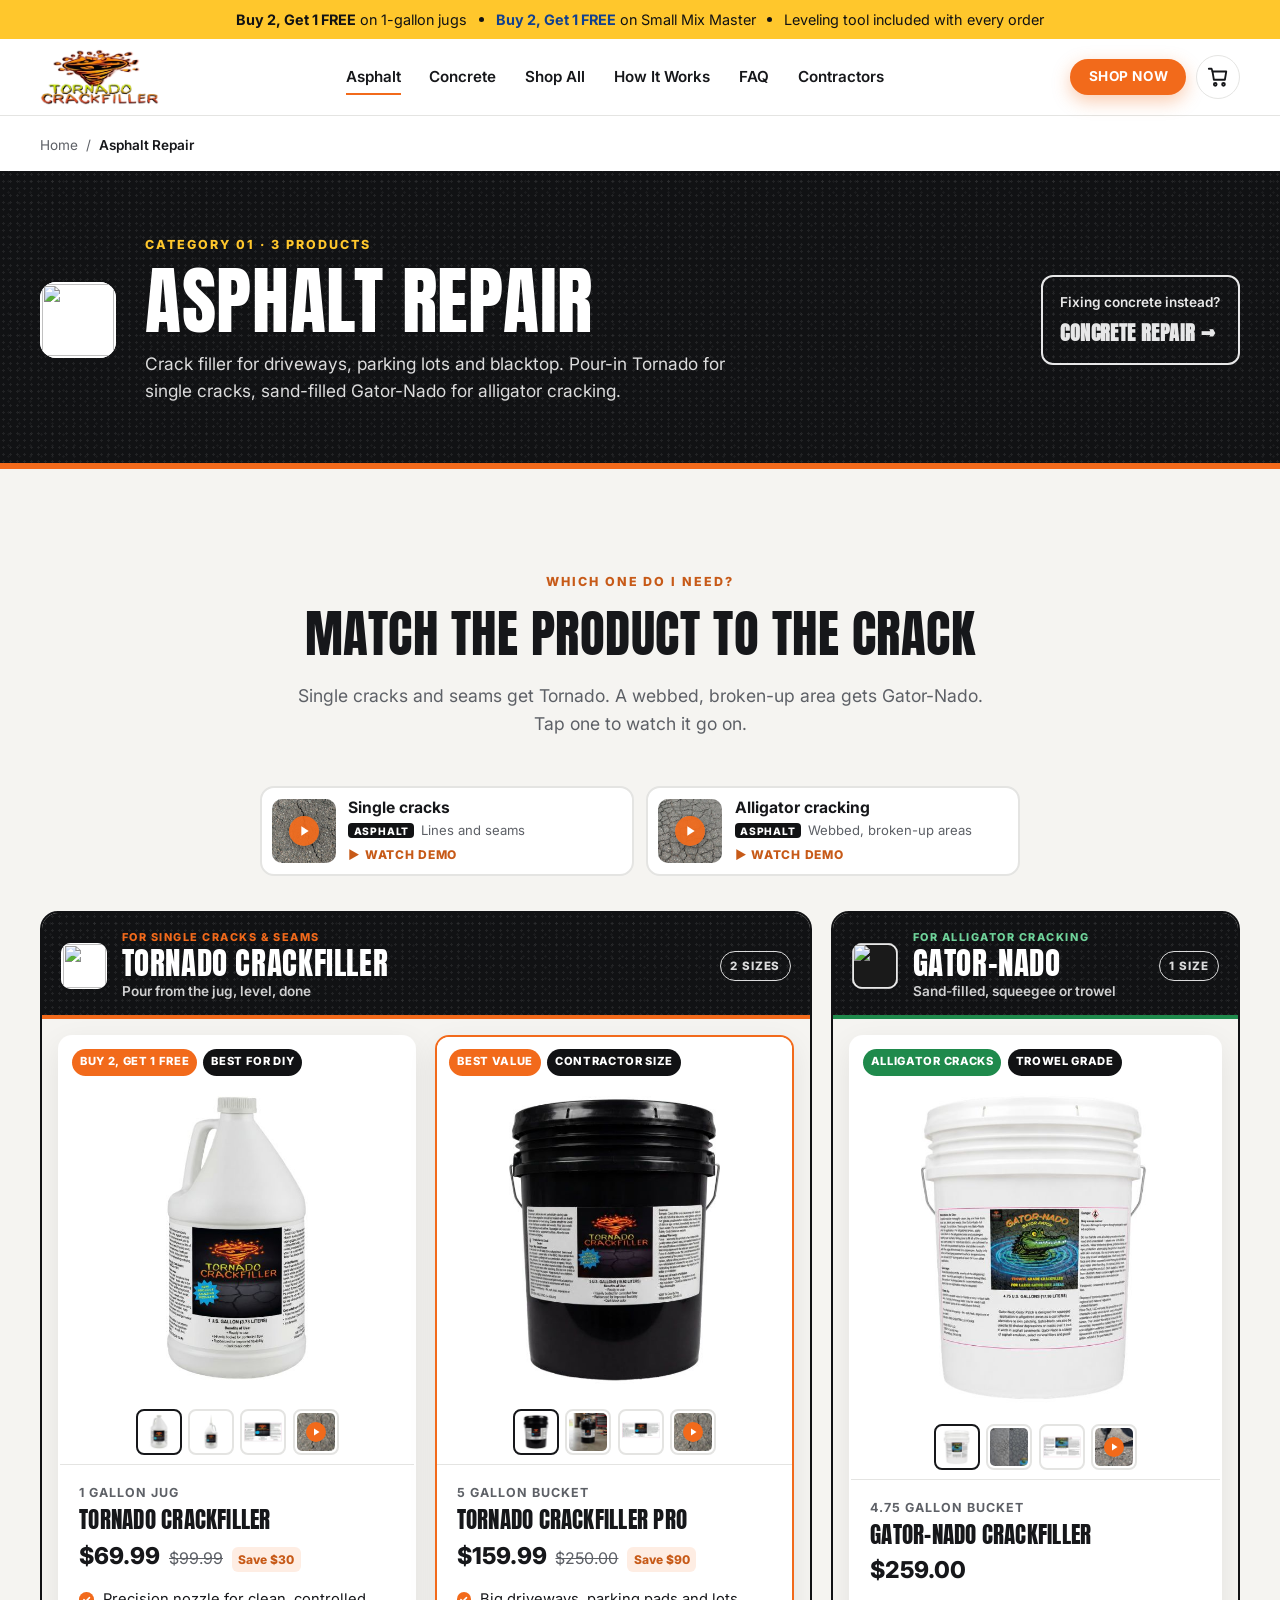
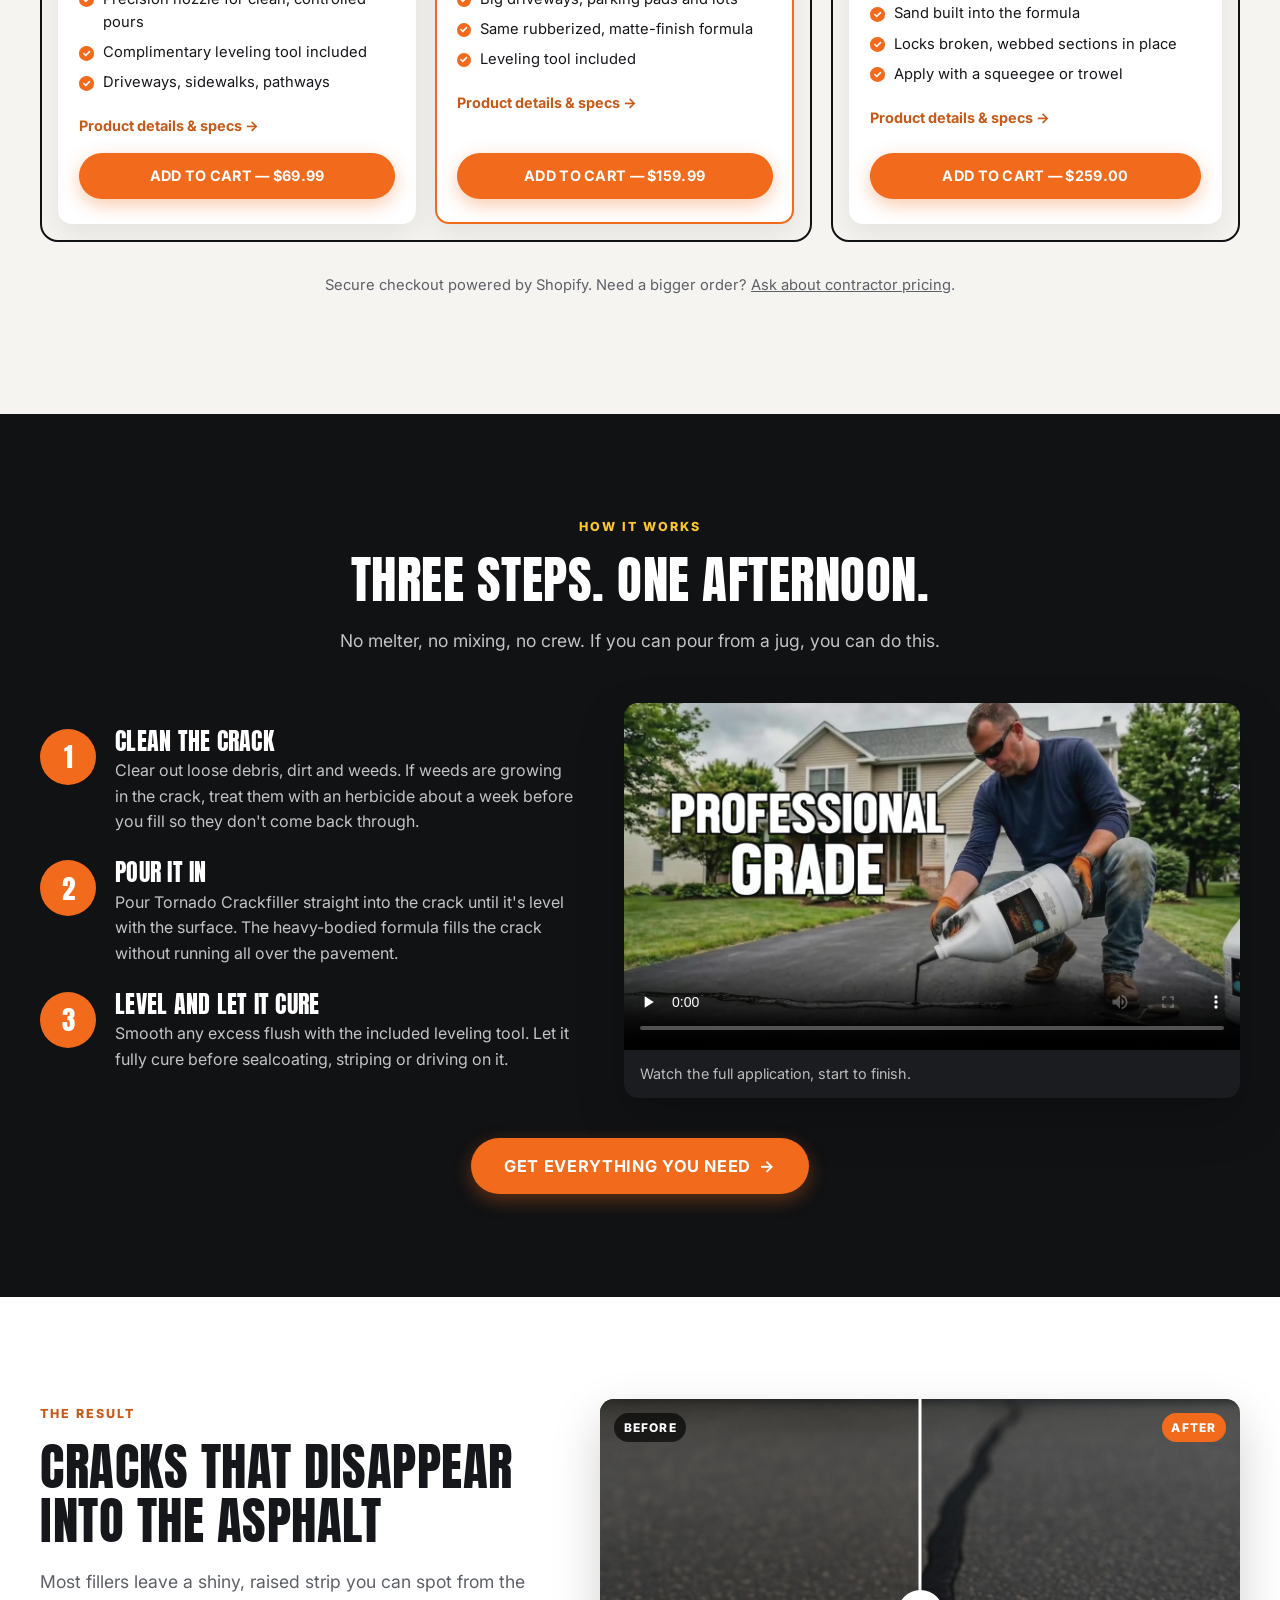
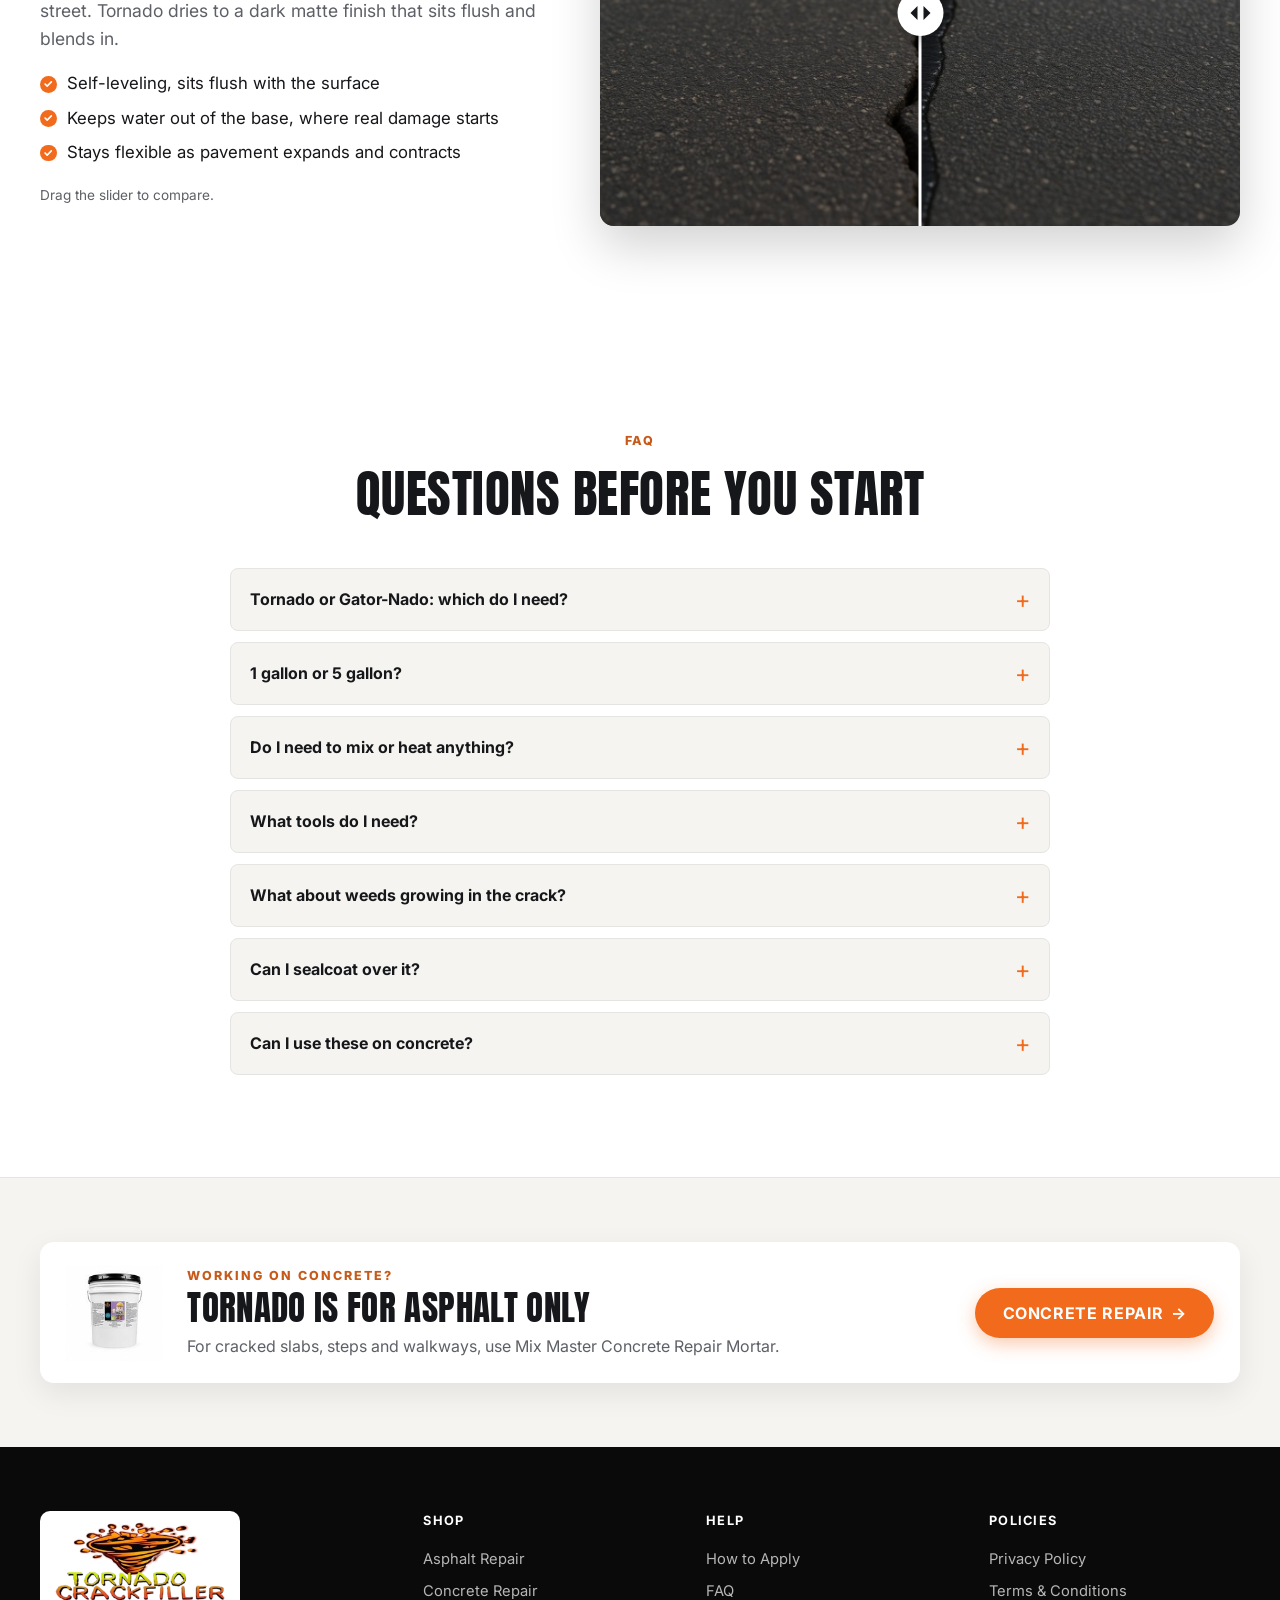
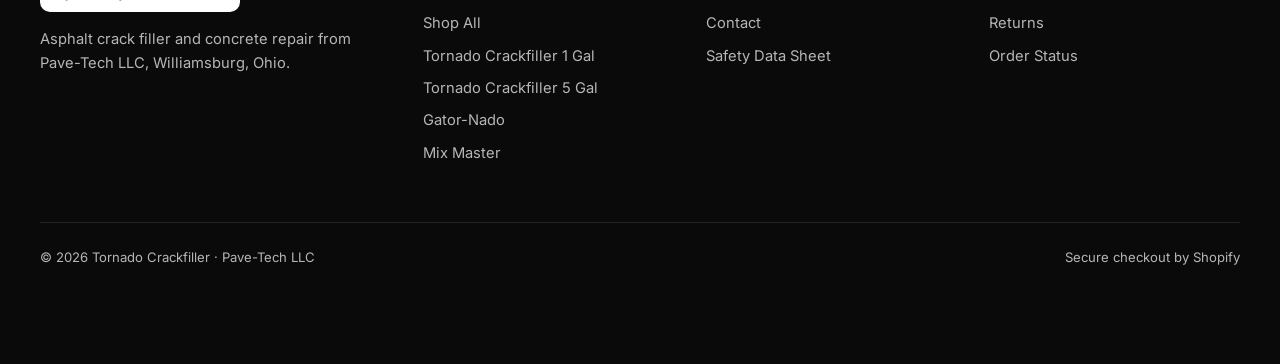
==== commit cf7c95e5: "Add files via upload" ====
--- a/asphalt.html
+++ b/asphalt.html
@@ -41,10 +41,10 @@
 <div class="promo-bar">
   <a class="hide-sm" href="asphalt.html#single-cracks"><strong>Buy 2, Get 1 FREE</strong> on 1-gallon jugs</a>
   <span class="dot" aria-hidden="true"></span>
-  <a class="hide-sm promo-blue" href="concrete.html"><strong>Buy 2, Get 1 FREE</strong> on Mix Master</a>
+  <a class="hide-sm promo-blue" href="concrete.html"><strong>Buy 2, Get 1 FREE</strong> on Small Mix Master</a>
   <span class="dot" aria-hidden="true"></span>
   <span class="hide-sm">Leveling tool included with every order</span>
-  <a class="show-sm" href="shop.html"><strong>Buy 2, Get 1 FREE</strong> on 1-gal jugs &amp; Mix Master</a>
+  <a class="show-sm" href="shop.html"><strong>Buy 2, Get 1 FREE</strong> on 1-gal jugs &amp; Small Mix Master</a>
 </div>
 
 <!-- HEADER -->
@@ -89,7 +89,7 @@
 
 <section class="cat-hero cat-hero-asphalt">
   <div class="container cat-hero-inner">
-    <span class="cat-icon" aria-hidden="true"><svg viewBox="0 0 24 24"><path d="M4 20 9 4M20 20 15 4M12 6v2M12 11v2M12 16v2"/></svg></span>
+    <span class="cat-icon cat-icon-logo cat-icon-tornado" aria-hidden="true"><img src="assets/icon-tornado.webp" alt="" width="96" height="96"></span>
     <div class="cat-hero-text">
       <p class="eyebrow">Category 01 · 3 products</p>
       <h1>Asphalt Repair</h1>
@@ -141,7 +141,7 @@
 
      <section class="cat-group cat-asphalt" id="single-cracks" aria-labelledby="single-cracks-title">
       <header class="cat-head">
-        <span class="cat-icon" aria-hidden="true"><svg viewBox="0 0 24 24"><path d="M4 20 9 4M20 20 15 4M12 6v2M12 11v2M12 16v2"/></svg></span>
+        <span class="cat-icon cat-icon-logo cat-icon-tornado" aria-hidden="true"><img src="assets/icon-tornado.webp" alt="" width="96" height="96"></span>
         <div class="cat-text">
           <p class="cat-kicker">For single cracks &amp; seams</p>
           <h3 class="cat-title" id="single-cracks-title">Tornado Crackfiller</h3>
@@ -221,7 +221,7 @@
 
      <section class="cat-group cat-asphalt cat-gator" id="alligator-cracking" aria-labelledby="alligator-cracking-title">
       <header class="cat-head">
-        <span class="cat-icon" aria-hidden="true"><svg viewBox="0 0 24 24"><path d="M4 20 9 4M20 20 15 4M12 6v2M12 11v2M12 16v2"/></svg></span>
+        <span class="cat-icon cat-icon-logo cat-icon-gator" aria-hidden="true"><img src="assets/icon-gator.webp" alt="" width="96" height="96"></span>
         <div class="cat-text">
           <p class="cat-kicker">For alligator cracking</p>
           <h3 class="cat-title" id="alligator-cracking-title">Gator-Nado</h3>
--- a/style.css
+++ b/style.css
@@ -712,6 +712,9 @@
 .hero-deal.flipped .deal-face-asphalt { transform: perspective(900px) rotateY(-180deg); pointer-events: none; }
 .hero-deal.flipped .deal-face-concrete { transform: perspective(900px) rotateY(0deg); pointer-events: auto; }
 .deal-face-concrete .deal-burst polygon, .cat-deal .deal-burst polygon { fill: var(--deal-blue); }
+/* "on Small Mix Master" is longer than the asphalt line, so shrink it slightly to stay inside the dashed ring */
+.deal-face-concrete .deal-on { font-size: .04em; letter-spacing: .06em; }
+@media (min-width: 761px) { .cat-deal .cd-on { font-size: .52rem; letter-spacing: .06em; } }
 
 /* Concrete page hero badge */
 .cat-deal { position: relative; flex: none; width: 150px; aspect-ratio: 1; display: grid; place-items: center; text-decoration: none; color: #fff; transform: rotate(-8deg); filter: drop-shadow(0 10px 18px rgba(0,0,0,.3)); transition: transform .15s; }
@@ -739,3 +742,10 @@
   .cd-on { margin: 0; font-size: .75rem; }
 }
 @media (prefers-reduced-motion: reduce) { .hero-deal .deal-face { transition: none; } }
+
+/* Brand mascot logos in place of the road icon (tornado = Tornado/asphalt, gator = Gator-Nado) */
+.cat-icon.cat-icon-logo { overflow: hidden; background: #fff; box-shadow: inset 0 0 0 2px rgba(255,255,255,.9); }
+.cat-icon.cat-icon-logo img { width: 100%; height: 100%; display: block; }
+.cat-icon.cat-icon-tornado img { object-fit: contain; padding: 3%; }
+.cat-icon.cat-icon-gator { background: #1a1a1a; }
+.cat-icon.cat-icon-gator img { object-fit: cover; }
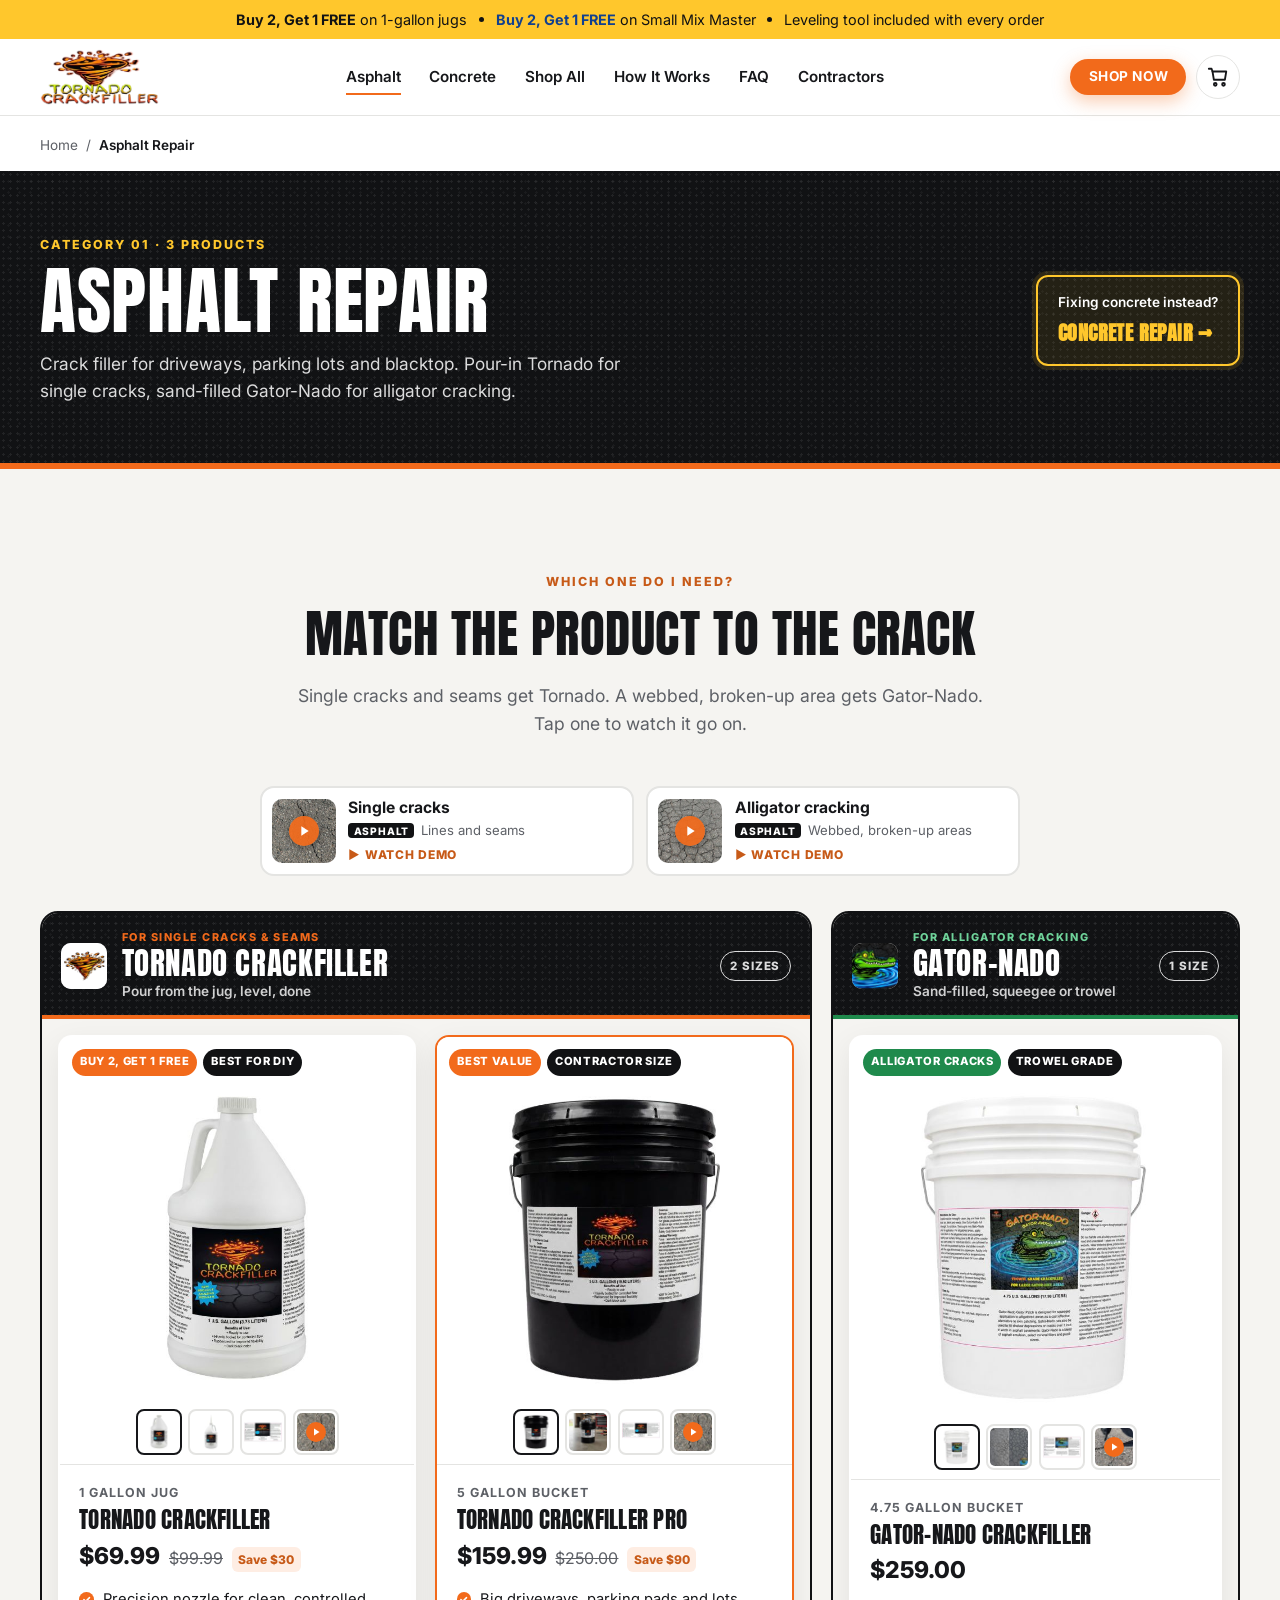
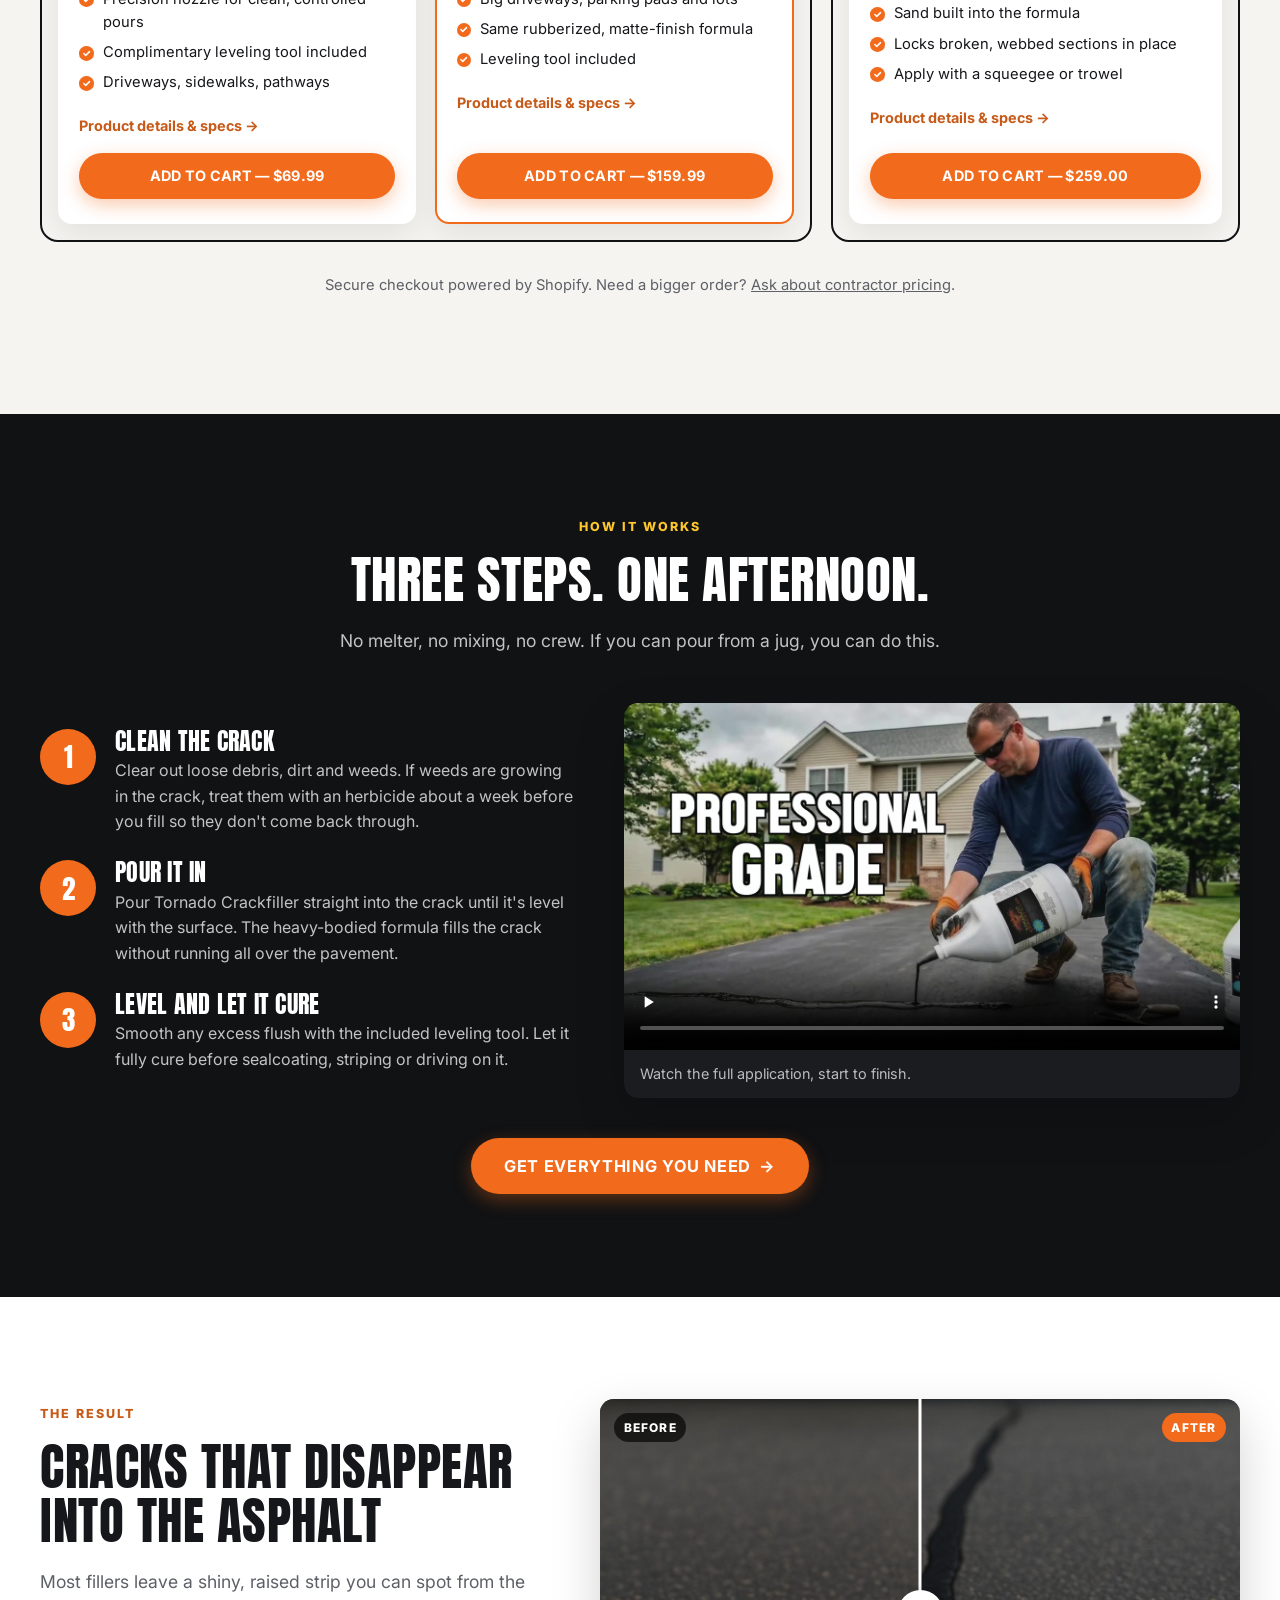
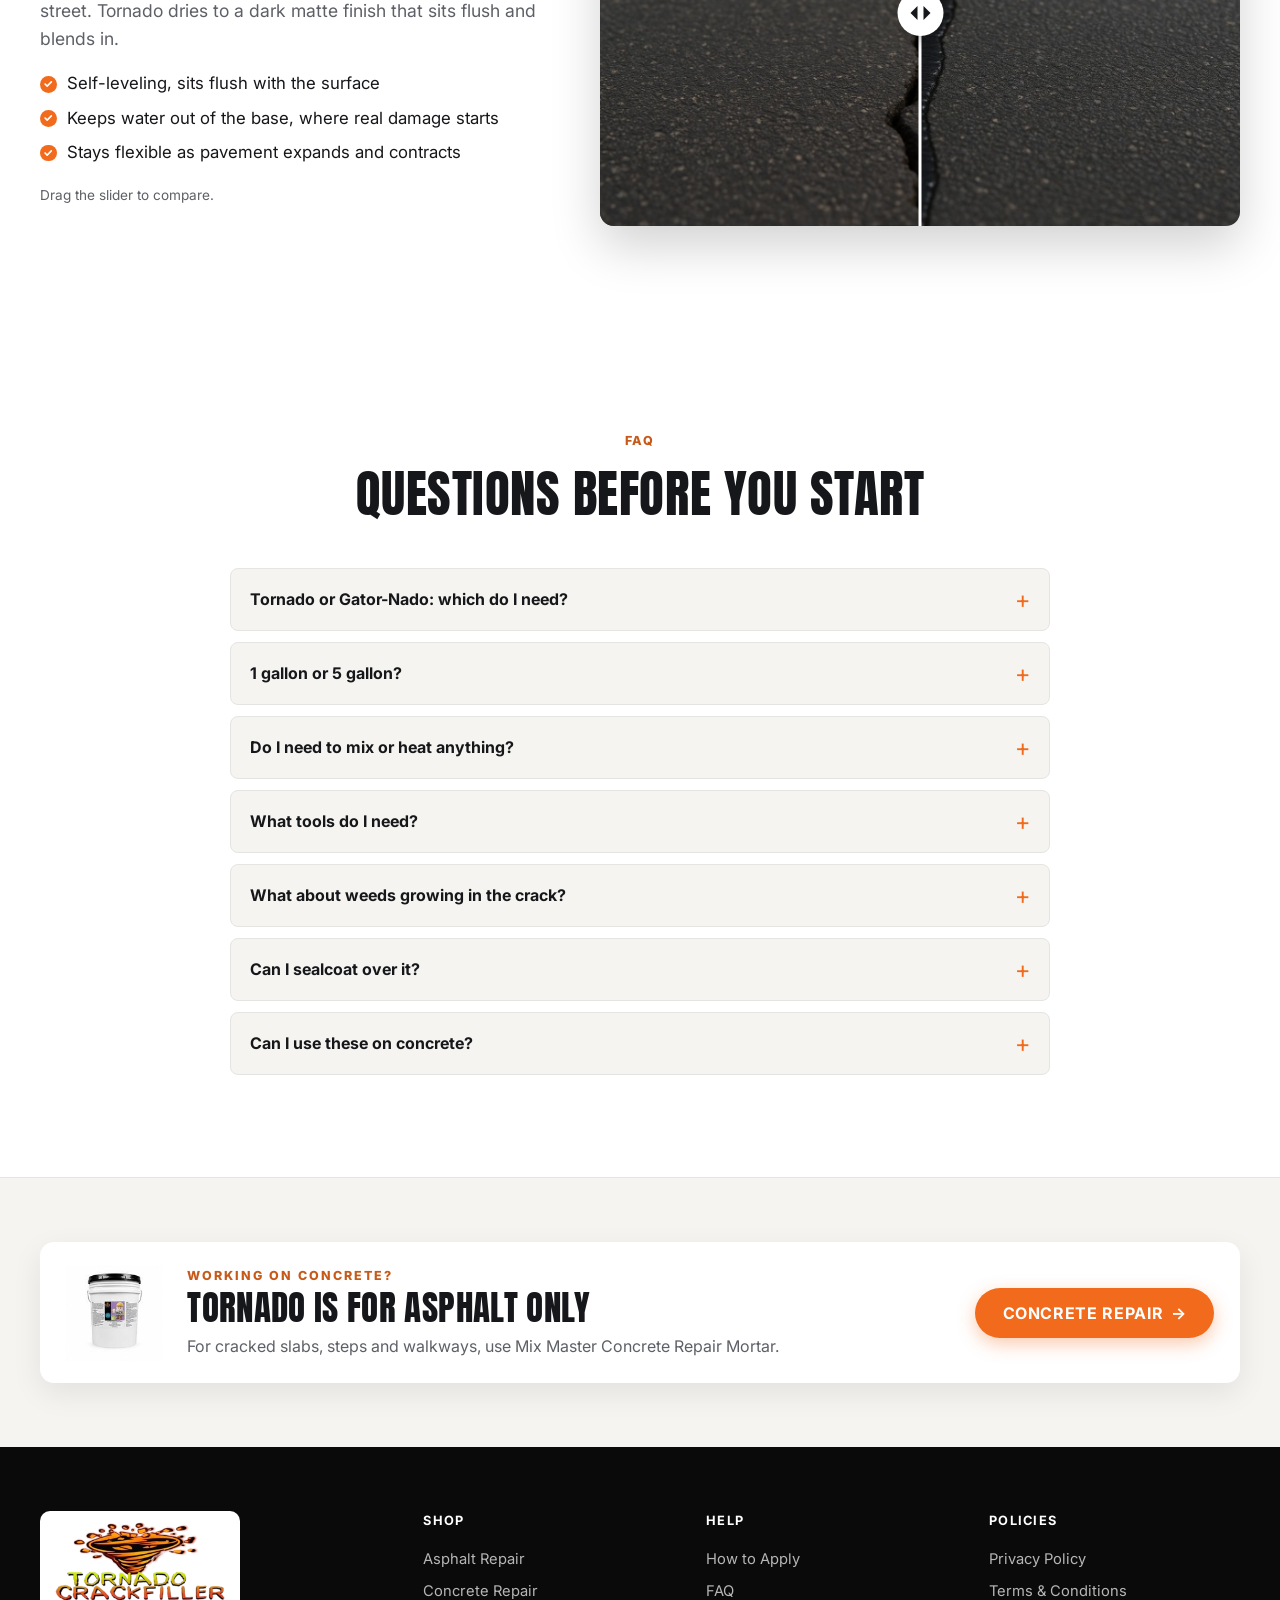
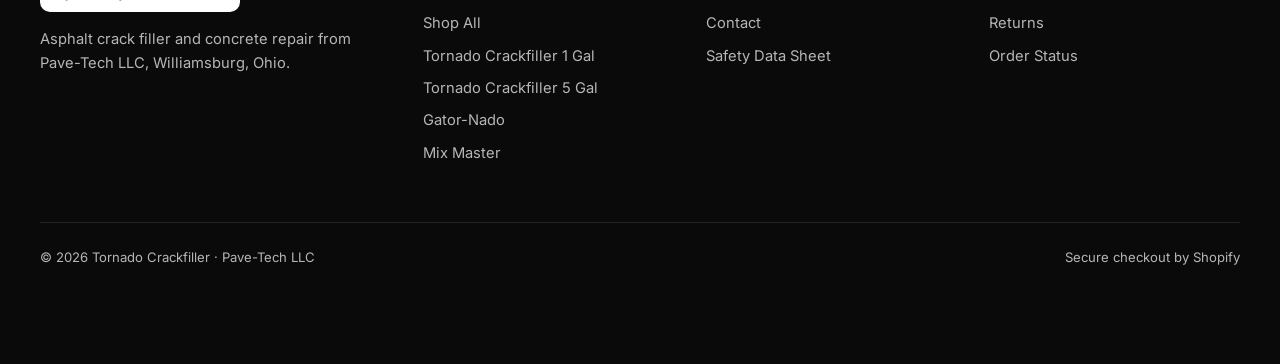
==== commit a544a8ed: "Add files via upload" ====
--- a/asphalt.html
+++ b/asphalt.html
@@ -89,7 +89,6 @@
 
 <section class="cat-hero cat-hero-asphalt">
   <div class="container cat-hero-inner">
-    <span class="cat-icon cat-icon-logo cat-icon-tornado" aria-hidden="true"><img src="assets/icon-tornado.webp" alt="" width="96" height="96"></span>
     <div class="cat-hero-text">
       <p class="eyebrow">Category 01 · 3 products</p>
       <h1>Asphalt Repair</h1>
--- a/style.css
+++ b/style.css
@@ -635,10 +635,12 @@
 .cat-hero-concrete .eyebrow { color: var(--orange-dark); }
 .cat-hero h1 { font-size: clamp(2.6rem, 6vw, 4.6rem); margin: 0 0 .15em; }
 .cat-hero-sub { margin: 0; max-width: 620px; font-size: 1.08rem; opacity: .85; }
-.cat-hero-switch { flex: none; display: flex; flex-direction: column; gap: .2rem; text-decoration: none; padding: .9rem 1.1rem; border-radius: 12px; border: 2px solid currentColor; font-size: .85rem; font-weight: 600; opacity: .9; transition: background .15s, opacity .15s; }
-.cat-hero-switch span { font-family: var(--display); font-size: 1.25rem; text-transform: uppercase; letter-spacing: .02em; }
-.cat-hero-switch:hover { opacity: 1; background: rgba(255,255,255,.08); }
-.cat-hero-concrete .cat-hero-switch:hover { background: rgba(0,0,0,.06); }
+.cat-hero-switch { flex: none; display: flex; flex-direction: column; gap: .2rem; text-decoration: none; padding: .95rem 1.25rem; border-radius: 12px; border: 2px solid var(--yellow); color: #fff; background: rgba(255,199,44,.08); font-size: .85rem; font-weight: 600; box-shadow: 0 0 0 4px rgba(255,199,44,.12); transition: background .15s, color .15s, transform .15s, box-shadow .15s; }
+.cat-hero-switch span { font-family: var(--display); font-size: 1.25rem; text-transform: uppercase; letter-spacing: .02em; color: var(--yellow); transition: color .15s; }
+.cat-hero-switch:hover, .cat-hero-switch:focus-visible { background: var(--yellow); color: var(--asphalt); transform: translateY(-2px); box-shadow: 0 8px 22px rgba(255,199,44,.3); }
+.cat-hero-switch:hover span, .cat-hero-switch:focus-visible span { color: var(--asphalt); }
+.cat-hero-concrete .cat-hero-switch { background: var(--asphalt); border-color: var(--asphalt); color: #fff; box-shadow: 0 6px 18px rgba(0,0,0,.18); }
+.cat-hero-concrete .cat-hero-switch:hover, .cat-hero-concrete .cat-hero-switch:focus-visible { background: var(--yellow); border-color: var(--asphalt); color: var(--asphalt); }
 
 .finder.finder-2 { grid-template-columns: repeat(2, 1fr); max-width: 760px; margin-inline: auto; }
 .cat-shop.cat-shop-asphalt { grid-template-columns: 2fr 1.06fr; }
